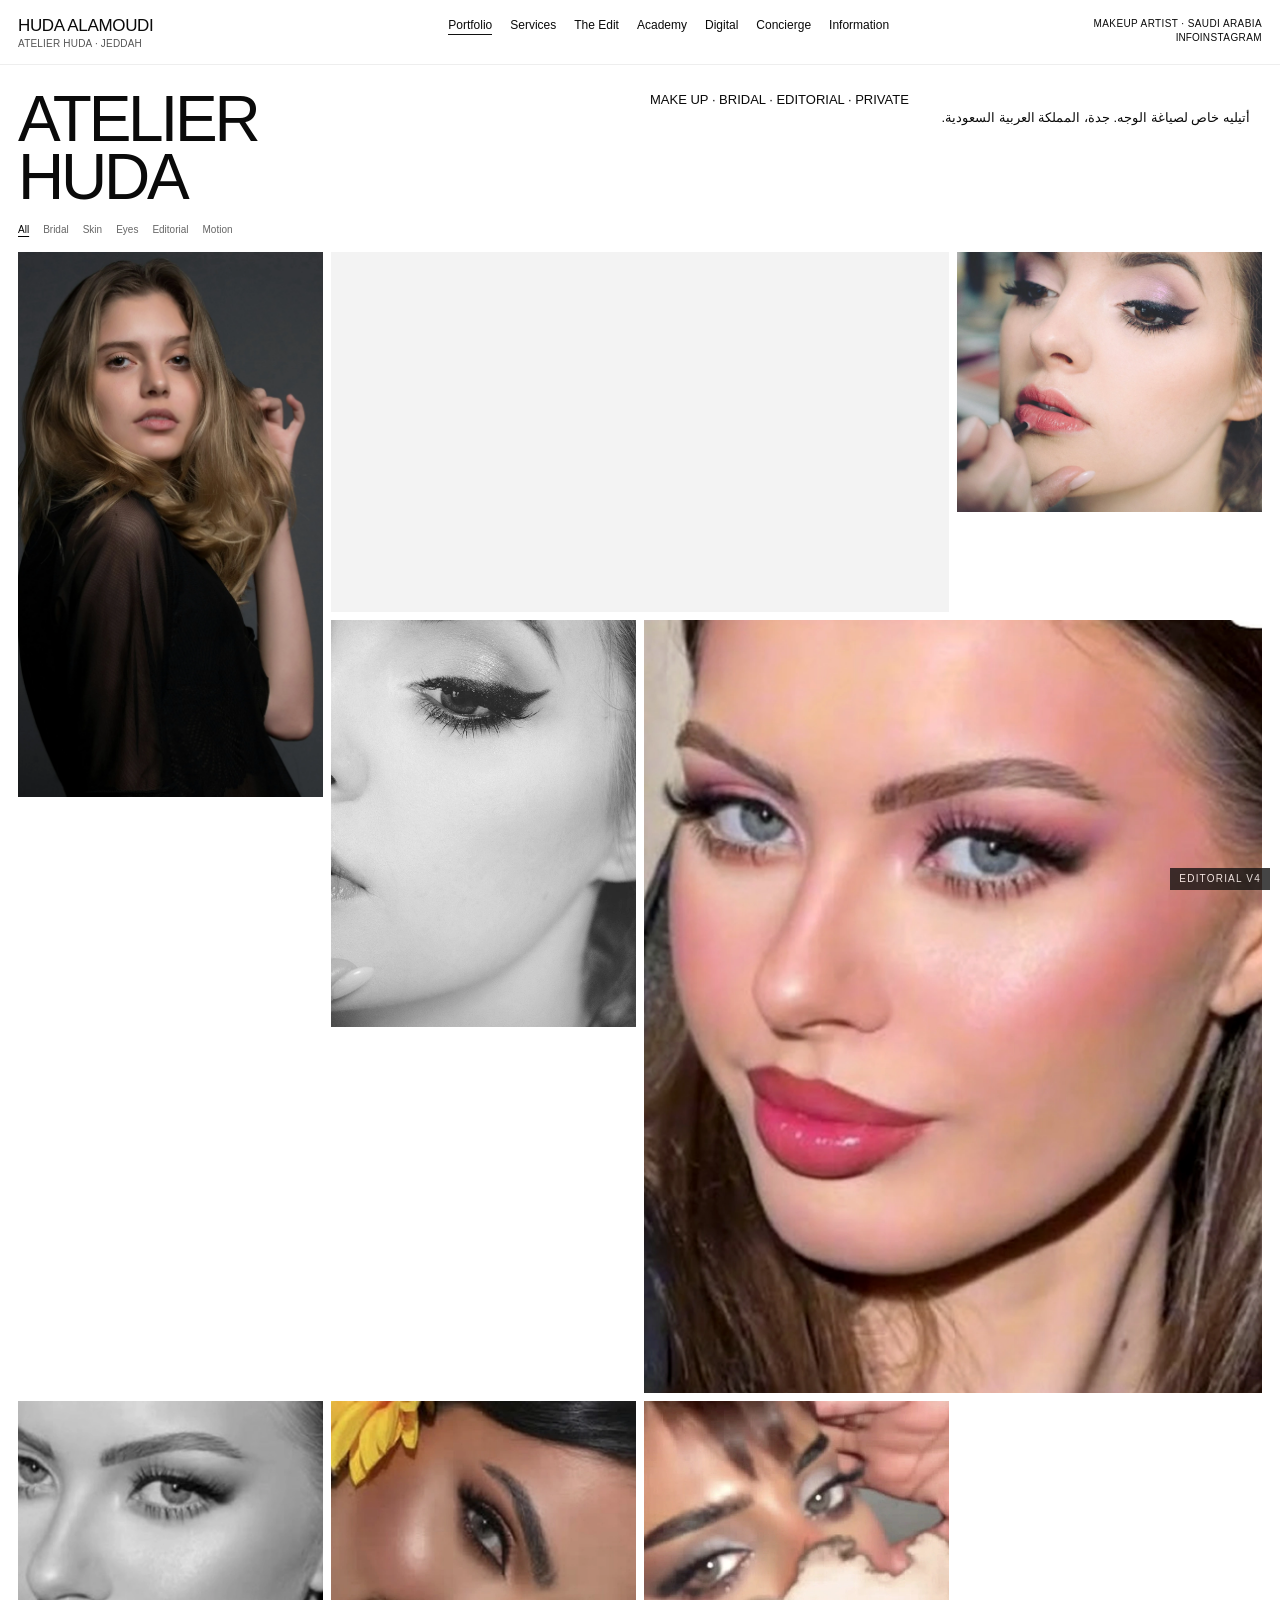
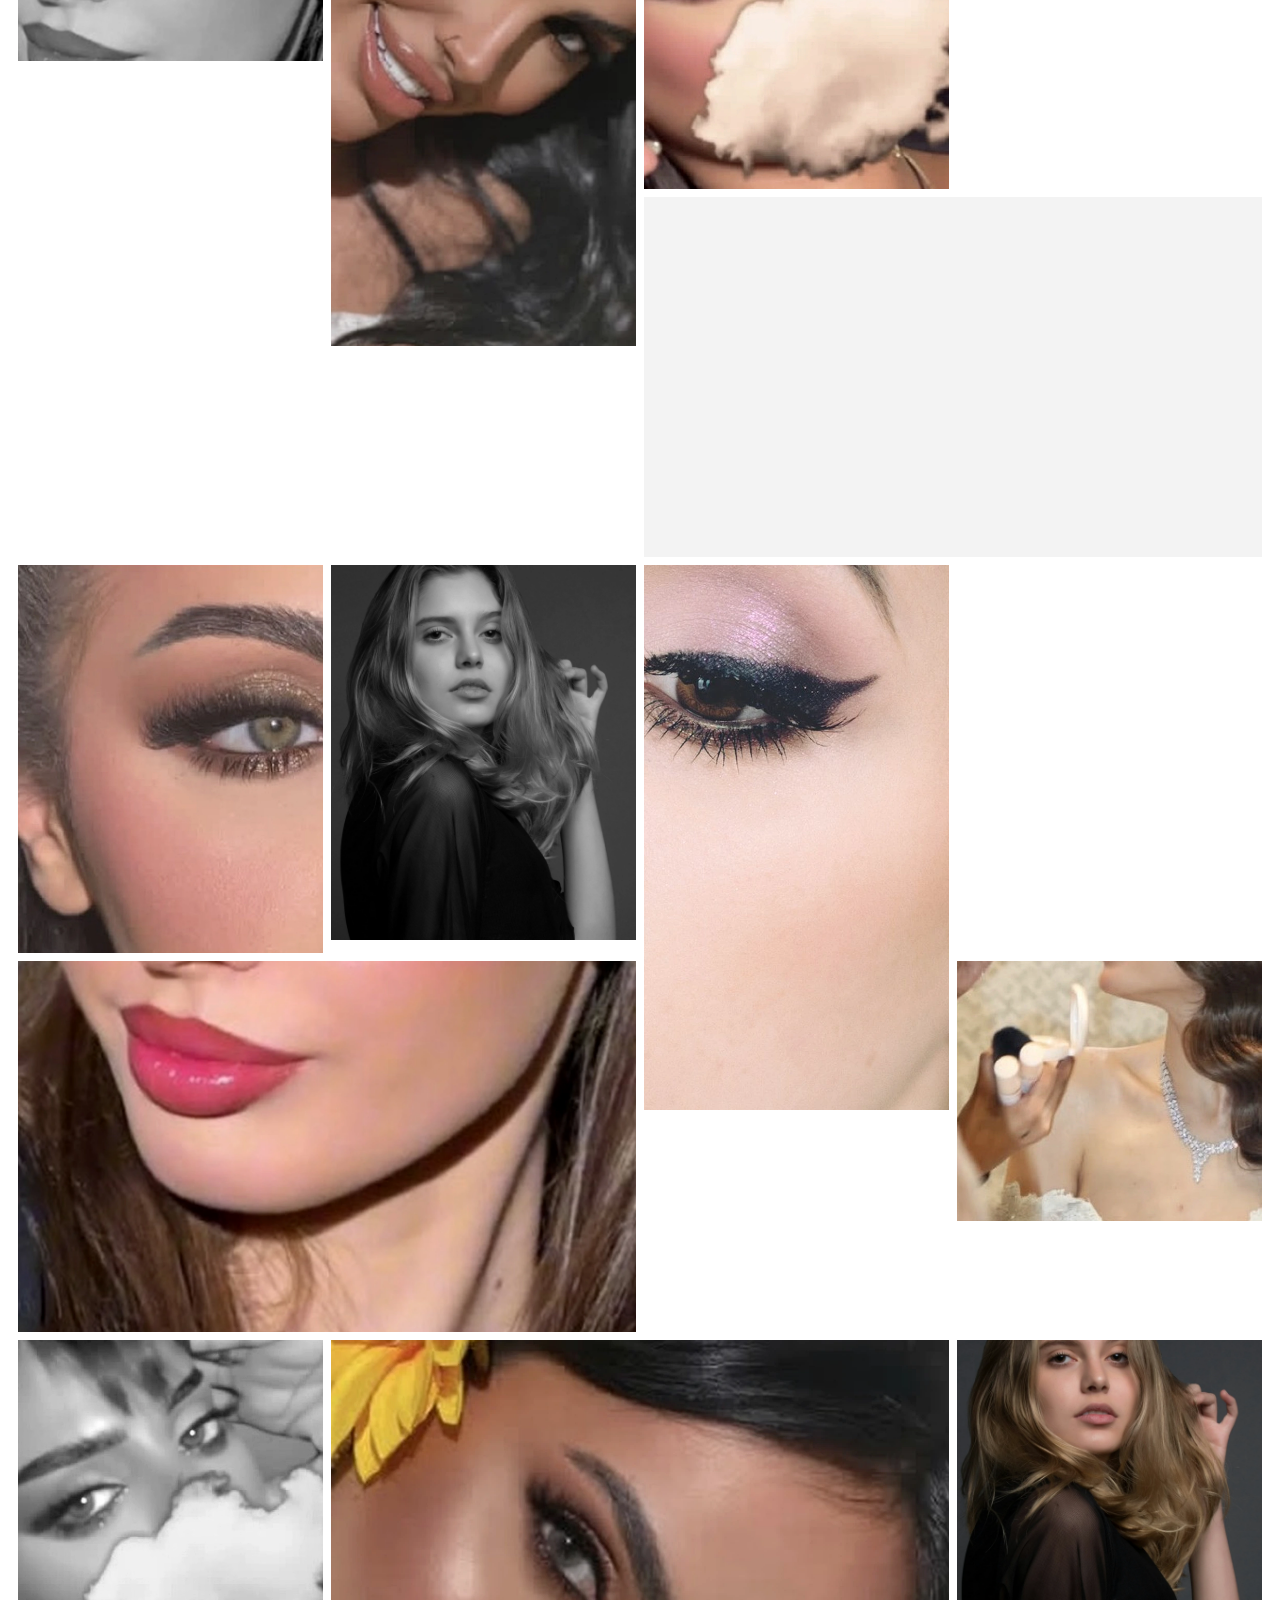
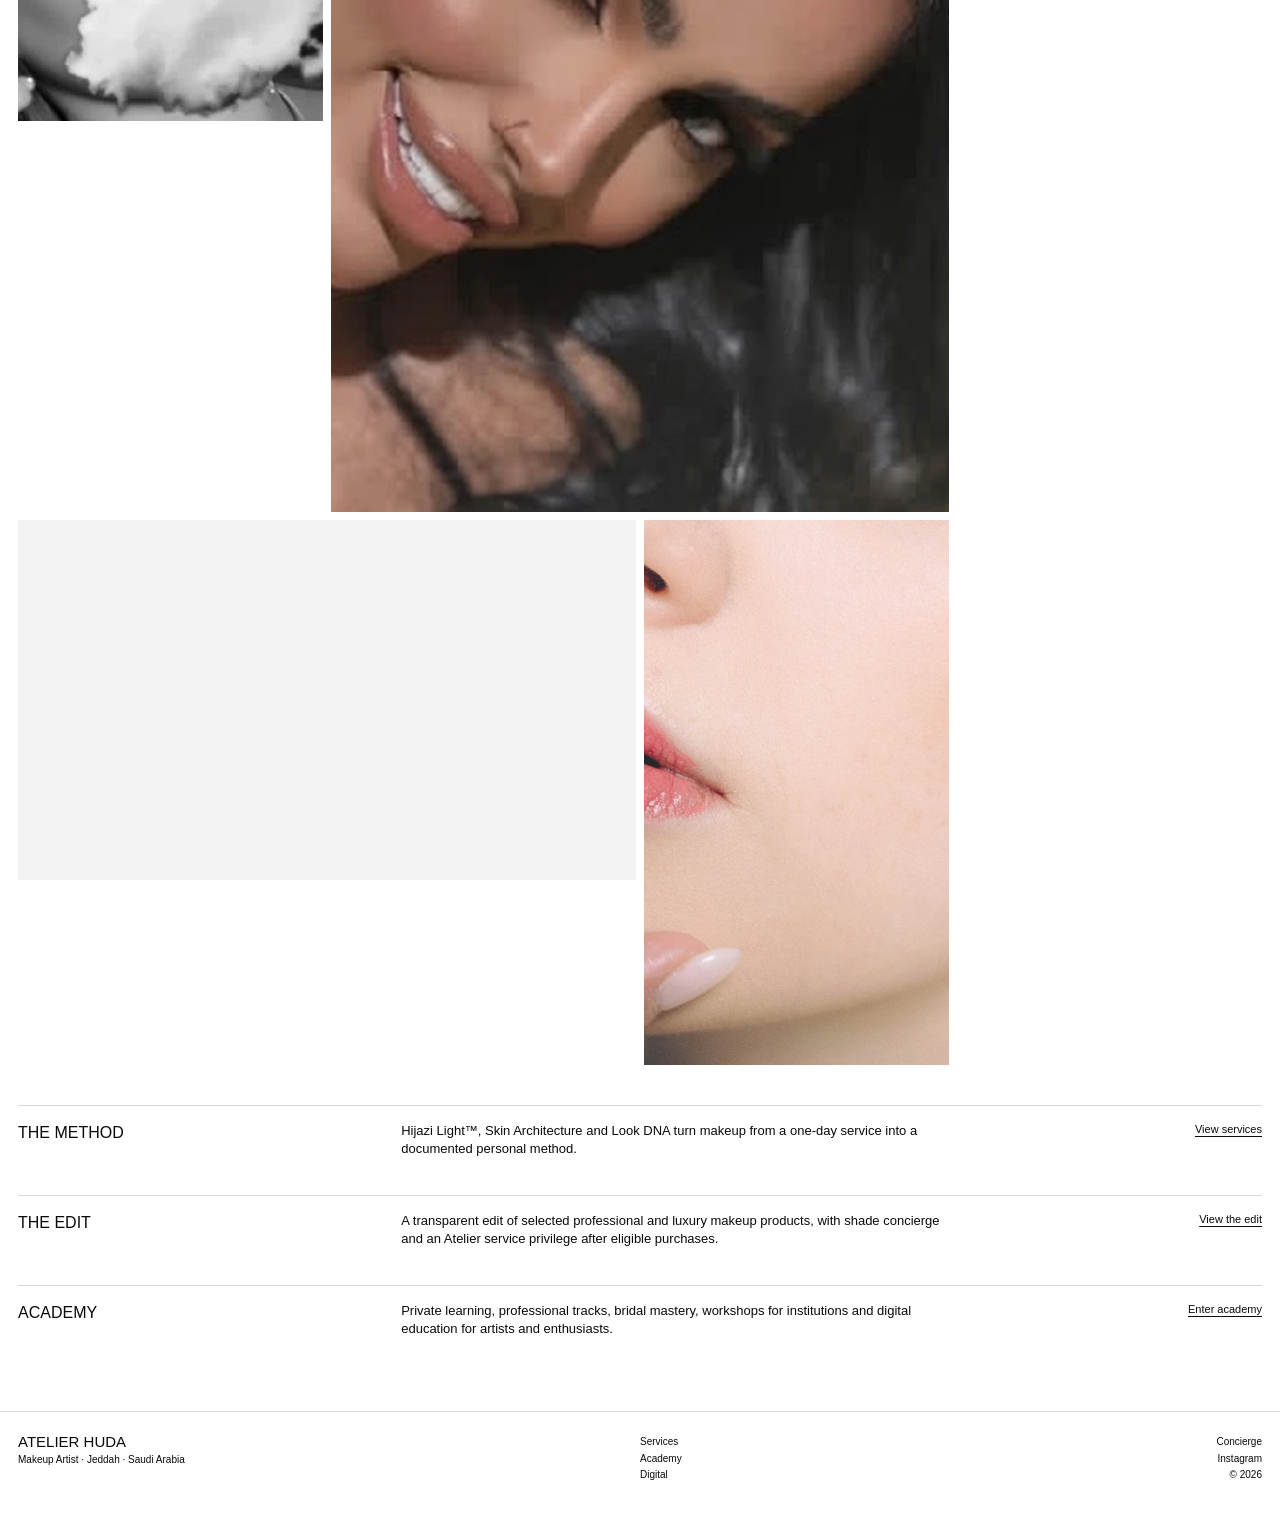
==== index.html @ db514d14 "Add files via upload" ====
<!doctype html><html lang="en"><head><meta charset="utf-8"><meta name="viewport" content="width=device-width,initial-scale=1"><meta name="theme-color" content="#ffffff"><title>ATELIER HUDA — EDITORIAL V4</title><meta name="description" content="ATELIER HUDA — makeup artistry, bridal, editorial, private services and academy in Jeddah."><link rel="stylesheet" href="assets/css/site.css"></head><body>
<div style="position:fixed;right:10px;bottom:10px;z-index:999999;background:#111;color:#fff;padding:6px 9px;font:10px/1 Arial,sans-serif;letter-spacing:.12em;opacity:.78">EDITORIAL V4</div><header class="site-head"><a class="brand" href="index.html">HUDA ALAMOUDI<small>ATELIER HUDA · JEDDAH</small></a><nav class="main-nav"><a class="active" href="index.html">Portfolio</a><a href="services.html">Services</a><a href="shop.html">The Edit</a><a href="academy.html">Academy</a><a href="digital.html">Digital</a><a href="concierge.html">Concierge</a><a href="#" data-info>Information</a></nav><div class="head-meta">Makeup Artist · Saudi Arabia<br><button data-info>Info</button><a href="https://instagram.com/atelierhuda" target="_blank" rel="noopener">Instagram</a></div><button class="menu-btn" data-info>Menu</button></header>
<section class="intro"><h1>ATELIER<br>HUDA</h1><div><p>MAKE UP · BRIDAL · EDITORIAL · PRIVATE</p><p class="arabic">أتيليه خاص لصياغة الوجه. جدة، المملكة العربية السعودية.</p></div></section>
<div class="filterbar"><button class="active" data-filter="all">All</button><button data-filter="bridal">Bridal</button><button data-filter="skin">Skin</button><button data-filter="eyes">Eyes</button><button data-filter="editorial">Editorial</button><button data-filter="motion">Motion</button></div>
<main class="portfolio" aria-label="Portfolio">
<figure class="work tall" data-cat="editorial" data-title="Editorial Study 01"><img src="assets/media/editorial-01.webp" alt="Editorial beauty portrait" loading="eager"><button class="open-work">Open</button><figcaption><span>EDITORIAL STUDY 01</span><span>ATELIER HUDA</span></figcaption></figure>
<figure class="work wide" data-cat="motion" data-title="Motion Study — Skin"><video src="assets/video/motion-01.mp4" autoplay muted loop playsinline preload="metadata"></video><button class="open-work">Open</button><figcaption><span>MOTION / SKIN</span><span>PLAY</span></figcaption></figure>
<figure class="work" data-cat="eyes" data-title="Eye Architecture 01"><img src="assets/media/editorial-02.webp" alt="Eye makeup detail" loading="lazy"><button class="open-work">Open</button><figcaption><span>EYE ARCHITECTURE 01</span><span>DETAIL</span></figcaption></figure>
<figure class="work" data-cat="skin" data-title="Skin Light 01"><img src="assets/media/editorial-03.webp" alt="Skin finish detail" loading="lazy"><button class="open-work">Open</button><figcaption><span>SKIN LIGHT 01</span><span>BEAUTY</span></figcaption></figure>
<figure class="work wide" data-cat="bridal" data-title="Bridal Study 01"><img src="assets/media/editorial-04.webp" alt="Bridal beauty" loading="lazy"><button class="open-work">Open</button><figcaption><span>BRIDAL STUDY 01</span><span>JEDDAH</span></figcaption></figure>
<figure class="work" data-cat="eyes" data-title="Smoked Eye"><img src="assets/media/editorial-05.webp" alt="Smoked eye makeup" loading="lazy"><button class="open-work">Open</button><figcaption><span>SMOKED EYE</span><span>ARCHIVE</span></figcaption></figure>
<figure class="work tall" data-cat="bridal" data-title="Bridal Portrait"><img src="assets/media/editorial-06.webp" alt="Bridal makeup portrait" loading="lazy"><button class="open-work">Open</button><figcaption><span>BRIDAL PORTRAIT</span><span>ARCHIVE</span></figcaption></figure>
<figure class="work" data-cat="editorial" data-title="Hijazi Light"><img src="assets/media/editorial-07.webp" alt="Editorial makeup portrait" loading="lazy"><button class="open-work">Open</button><figcaption><span>HIJAZI LIGHT</span><span>METHOD</span></figcaption></figure>
<figure class="work wide" data-cat="motion" data-title="Motion Study — Eye"><video src="assets/video/motion-02.mp4" autoplay muted loop playsinline preload="metadata"></video><button class="open-work">Open</button><figcaption><span>MOTION / EYE</span><span>PLAY</span></figcaption></figure>
<figure class="work" data-cat="eyes" data-title="Liner Study"><img src="assets/media/editorial-08.webp" alt="Liner makeup detail" loading="lazy"><button class="open-work">Open</button><figcaption><span>LINER STUDY</span><span>DETAIL</span></figcaption></figure>
<figure class="work" data-cat="skin" data-title="Soft Focus"><img src="assets/media/editorial-09.webp" alt="Soft focus beauty" loading="lazy"><button class="open-work">Open</button><figcaption><span>SOFT FOCUS</span><span>SKIN</span></figcaption></figure>
<figure class="work tall" data-cat="editorial" data-title="Sculpted Face"><img src="assets/media/editorial-10.webp" alt="Sculpted makeup look" loading="lazy"><button class="open-work">Open</button><figcaption><span>SCULPTED FACE</span><span>ARCHIVE</span></figcaption></figure>
<figure class="work wide" data-cat="bridal" data-title="Silk Bride"><img src="assets/media/editorial-11.webp" alt="Silk bride look" loading="lazy"><button class="open-work">Open</button><figcaption><span>SILK BRIDE</span><span>BRIDAL</span></figcaption></figure>
<figure class="work" data-cat="skin" data-title="Glass Skin"><img src="assets/media/editorial-12.webp" alt="Glowing skin makeup" loading="lazy"><button class="open-work">Open</button><figcaption><span>GLASS SKIN</span><span>FINISH</span></figcaption></figure>
<figure class="work" data-cat="eyes" data-title="Soft Wing"><img src="assets/media/editorial-13.webp" alt="Soft wing eye makeup" loading="lazy"><button class="open-work">Open</button><figcaption><span>SOFT WING</span><span>EYES</span></figcaption></figure>
<figure class="work wide" data-cat="editorial" data-title="Face Architecture"><img src="assets/media/editorial-14.webp" alt="Face architecture makeup" loading="lazy"><button class="open-work">Open</button><figcaption><span>FACE ARCHITECTURE</span><span>METHOD</span></figcaption></figure>
<figure class="work" data-cat="skin" data-title="Warm Light"><img src="assets/media/editorial-15.webp" alt="Warm beauty makeup" loading="lazy"><button class="open-work">Open</button><figcaption><span>WARM LIGHT</span><span>SKIN</span></figcaption></figure>
<figure class="work wide" data-cat="motion" data-title="Motion Study — Bridal"><video src="assets/video/motion-03.mp4" autoplay muted loop playsinline preload="metadata"></video><button class="open-work">Open</button><figcaption><span>MOTION / BRIDAL</span><span>PLAY</span></figcaption></figure>
<figure class="work tall" data-cat="bridal" data-title="Couture Bride"><img src="assets/media/editorial-16.webp" alt="Couture bridal makeup" loading="lazy"><button class="open-work">Open</button><figcaption><span>COUTURE BRIDE</span><span>PRIVATE</span></figcaption></figure>
</main>
<section class="index-line"><h2>THE METHOD</h2><p>Hijazi Light™, Skin Architecture and Look DNA turn makeup from a one-day service into a documented personal method.</p><a href="services.html">View services</a></section>
<section class="index-line"><h2>THE EDIT</h2><p>A transparent edit of selected professional and luxury makeup products, with shade concierge and an Atelier service privilege after eligible purchases.</p><a href="shop.html">View the edit</a></section>
<section class="index-line"><h2>ACADEMY</h2><p>Private learning, professional tracks, bridal mastery, workshops for institutions and digital education for artists and enthusiasts.</p><a href="academy.html">Enter academy</a></section>
<footer class="footer"><div><strong>ATELIER HUDA</strong><br>Makeup Artist · Jeddah · Saudi Arabia</div><div><a href="services.html">Services</a><a href="academy.html">Academy</a><a href="digital.html">Digital</a></div><div><a href="concierge.html">Concierge</a><a href="https://instagram.com/atelierhuda" target="_blank" rel="noopener">Instagram</a>© 2026</div></footer>
<div class="overlay"></div>
<aside class="drawer"><div class="drawer-head"><span>INFORMATION</span><button data-close-info>×</button></div><h2>Beauty is<br>constructed.</h2><div class="ar"><p><strong>ATELIER HUDA · أتيليه هُدى</strong></p><p>دار خاصة لصياغة الوجه في جدة. الفكرة ليست «صالون + موعد»، بل أتيليه يبني البشرة والملامح كعمل تحريري، مع بروتوكولات خصوصية وتعليم ومنتجات مختارة.</p><h3>توقيعات الدار</h3><ul><li>Hijazi Light™ — بناء البشرة كضوء جدة ساعة المغيب.</li><li>90-Day Bridal Protocol — تحضير العروس قبل يوم الزفاف.</li><li>Look DNA — حفظ درجات وتقنيات وطبقات كل إطلالة.</li><li>Silent Atelier — خصوصية، لا تصوير بلا موافقة.</li><li>The Vault — أرشيف خاص للعملاء.</li><li>The Circle — أولوية ومزايا للأعضاء.</li></ul><h3>اتصال</h3><p>concierge@atelierhuda.com<br>+966 54 556 5606</p></div></aside>
<div class="lightbox"><div class="lb-head"><span>ATELIER HUDA / PORTFOLIO</span><button data-lb-close>Close ×</button></div><div class="lb-media"></div><div class="lb-foot"><span class="lb-title"></span><div class="controls"><button data-lb-prev>← Previous</button><span class="lb-count"></span><button data-lb-next>Next →</button></div></div></div>
<script src="assets/js/site.js"></script></body></html>
---- assets/css/site.css ----
:root{--bg:#fff;--ink:#0a0a0a;--line:#d8d8d8;--soft:#777;--accent:#f1efe9;--sans:Arial,Helvetica,sans-serif;--serif:"Times New Roman",Times,serif}
*{box-sizing:border-box}html{scroll-behavior:smooth}body{margin:0;background:var(--bg);color:var(--ink);font-family:var(--sans);font-size:14px;line-height:1.35}a{color:inherit;text-decoration:none}img,video{display:block;width:100%;height:auto}button,input,select,textarea{font:inherit;color:inherit;background:none}button{cursor:pointer}.hide{display:none!important}
::selection{background:#111;color:#fff}
.site-head{position:sticky;top:0;z-index:40;background:rgba(255,255,255,.96);display:grid;grid-template-columns:1.2fr 2fr 1fr;gap:20px;align-items:start;padding:17px 18px 15px;border-bottom:1px solid #eee;backdrop-filter:blur(8px)}
.brand{font-size:17px;line-height:1.05;letter-spacing:-.02em}.brand small{display:block;margin-top:4px;font-size:10px;font-weight:400;letter-spacing:.02em;color:#555}.main-nav{display:flex;gap:18px;flex-wrap:wrap;justify-content:center;font-size:12px}.main-nav a,.info-btn{border:0;padding:0;position:relative}.main-nav a:after,.info-btn:after{content:"";position:absolute;left:0;right:100%;bottom:-2px;height:1px;background:#111;transition:.2s}.main-nav a:hover:after,.main-nav a.active:after,.info-btn:hover:after{right:0}.head-meta{text-align:right;font-size:10px;line-height:1.4;text-transform:uppercase;letter-spacing:.04em}.head-meta button{border:0;padding:0;margin-left:8px;font-size:10px;text-transform:uppercase}
.menu-btn{display:none;border:0;padding:0;font-size:12px}
.intro{padding:26px 18px 16px;display:grid;grid-template-columns:1fr 1fr;gap:20px}.intro h1{margin:0;font-size:clamp(30px,5vw,74px);font-weight:400;line-height:.9;letter-spacing:-.05em}.intro p{margin:0;max-width:600px;font-size:13px;align-self:end}.intro .arabic{font-family:Tahoma,Arial,sans-serif;direction:rtl;text-align:right}
.filterbar{display:flex;gap:14px;padding:0 18px 16px;font-size:10px;text-transform:uppercase;letter-spacing:.05em}.filterbar button{border:0;padding:0;color:#666}.filterbar button.active{color:#000;text-decoration:underline;text-underline-offset:3px}
.portfolio{padding:0 18px 40px;display:grid;grid-template-columns:repeat(4,minmax(0,1fr));gap:8px;align-items:start}.work{margin:0;position:relative;overflow:hidden;background:#f3f3f3}.work.tall{grid-row:span 2}.work.wide{grid-column:span 2}.work img,.work video{width:100%;height:100%;min-height:260px;object-fit:cover;transition:transform .55s cubic-bezier(.2,.7,.2,1),filter .35s}.work.tall img,.work.tall video{min-height:545px}.work.wide img,.work.wide video{min-height:360px}.work:hover img,.work:hover video{transform:scale(1.012);filter:saturate(.96)}.work figcaption{position:absolute;left:10px;right:10px;bottom:8px;display:flex;justify-content:space-between;gap:10px;color:#fff;font-size:10px;letter-spacing:.02em;opacity:0;transition:.2s;text-shadow:0 1px 9px rgba(0,0,0,.55);pointer-events:none}.work:hover figcaption{opacity:1}.work .open-work{position:absolute;inset:0;border:0;background:transparent;font-size:0}.work[data-cat]{transition:opacity .2s}.work.filtered{display:none}
.index-line{border-top:1px solid var(--line);margin:0 18px;padding:16px 0 38px;display:grid;grid-template-columns:1.3fr 2fr 1fr;gap:18px}.index-line h2{font-size:16px;font-weight:400;margin:0}.index-line p{margin:0;max-width:700px;font-size:13px}.index-line a{text-align:right;font-size:11px;text-decoration:underline;text-underline-offset:3px}
.footer{border-top:1px solid var(--line);margin-top:36px;padding:20px 18px 40px;display:grid;grid-template-columns:2fr 1fr 1fr;gap:22px;font-size:10px}.footer div:last-child{text-align:right}.footer strong{font-size:15px;font-weight:400}.footer a{display:block;margin:3px 0}
.drawer{position:fixed;top:0;right:0;width:min(520px,100%);height:100vh;background:#fff;z-index:80;border-left:1px solid #bbb;transform:translateX(102%);transition:.32s cubic-bezier(.2,.8,.2,1);padding:18px;overflow:auto}.drawer.open{transform:none}.drawer-head{display:flex;justify-content:space-between;align-items:center;border-bottom:1px solid #ddd;padding-bottom:12px;margin-bottom:24px}.drawer-head button{border:0;font-size:22px}.drawer h2{font-size:42px;line-height:.9;font-weight:400;letter-spacing:-.04em;margin:0 0 28px}.drawer h3{font-size:13px;margin:28px 0 8px}.drawer p,.drawer li{font-size:12px;color:#333}.drawer ul{padding-left:18px}.drawer .ar{direction:rtl;text-align:right;font-family:Tahoma,Arial,sans-serif}
.overlay{position:fixed;inset:0;background:rgba(0,0,0,.2);z-index:70;opacity:0;visibility:hidden;transition:.2s}.overlay.show{opacity:1;visibility:visible}
.lightbox{position:fixed;inset:0;background:#fff;z-index:90;display:none;grid-template-rows:auto 1fr auto}.lightbox.open{display:grid}.lb-head,.lb-foot{display:flex;justify-content:space-between;align-items:center;padding:14px 18px;font-size:11px}.lb-head button,.lb-foot button{border:0;padding:0}.lb-media{display:flex;align-items:center;justify-content:center;min-height:0;padding:0 18px}.lb-media img,.lb-media video{max-width:100%;max-height:calc(100vh - 110px);width:auto;height:auto;object-fit:contain}.lb-foot .controls{display:flex;gap:18px}.lb-title{font-size:11px}
.page-title{padding:30px 18px 22px;border-bottom:1px solid var(--line);display:grid;grid-template-columns:1fr 1fr;gap:18px}.page-title h1{font-size:clamp(52px,8vw,116px);line-height:.82;letter-spacing:-.06em;font-weight:400;margin:0}.page-title .copy{align-self:end;max-width:620px}.page-title p{margin:0 0 9px}.page-title .ar{direction:rtl;text-align:right;font-family:Tahoma,Arial,sans-serif}
.list-section{padding:0 18px}.row-item{display:grid;grid-template-columns:34px 1.2fr 2fr auto;gap:18px;align-items:start;padding:18px 0;border-bottom:1px solid var(--line)}.row-item:first-child{border-top:1px solid var(--line)}.row-item .n{font-size:10px;color:#777}.row-item h2,.row-item h3{margin:0;font-size:18px;font-weight:400}.row-item p{margin:0;font-size:12px;max-width:720px}.row-item .price{white-space:nowrap;font-size:12px}.row-item button,.row-item a.action{border:0;border-bottom:1px solid #111;padding:0 0 2px;font-size:11px;width:max-content}
.feature-band{margin:48px 18px 0;border-top:1px solid #111;border-bottom:1px solid #111;padding:18px 0;display:grid;grid-template-columns:repeat(4,1fr);gap:18px}.feature-band article h3{font-size:13px;font-weight:400;margin:0 0 6px}.feature-band article p{font-size:10px;margin:0;color:#555}
.product-grid{padding:18px;display:grid;grid-template-columns:repeat(3,1fr);gap:1px;background:#ccc}.product{background:#fff;padding:18px;min-height:290px;display:flex;flex-direction:column}.product .brandline{font-size:9px;letter-spacing:.08em;text-transform:uppercase}.product h3{font-size:22px;font-weight:400;line-height:1;margin:18px 0 8px}.product p{font-size:11px;color:#555;margin:0}.product .bottom{margin-top:auto;padding-top:30px;display:flex;justify-content:space-between;gap:12px;align-items:end}.product .bottom strong{font-size:17px;font-weight:400}.product button{border:0;border-bottom:1px solid #111;padding:0 0 2px;font-size:10px}
.cart{position:fixed;left:0;top:0;width:min(430px,100%);height:100vh;background:#fff;border-right:1px solid #aaa;z-index:85;transform:translateX(-102%);transition:.3s;padding:18px;display:flex;flex-direction:column}.cart.open{transform:none}.cart h2{font-size:30px;font-weight:400;margin:0}.cart-head{display:flex;justify-content:space-between;border-bottom:1px solid #ddd;padding-bottom:12px}.cart-head button{border:0;font-size:22px}.cart-items{overflow:auto;flex:1;padding:12px 0}.cart-item{padding:12px 0;border-bottom:1px solid #eee;display:grid;grid-template-columns:1fr auto;gap:10px;font-size:11px}.cart-item button{border:0}.cart-total{border-top:1px solid #111;padding-top:12px;display:flex;justify-content:space-between}.cart-checkout{margin-top:14px;width:100%;border:1px solid #111;padding:12px;background:#111;color:#fff}
.form{padding:24px 18px;max-width:980px}.form-grid{display:grid;grid-template-columns:1fr 1fr;gap:18px}.field{border-bottom:1px solid #aaa;padding:9px 0}.field label{display:block;font-size:9px;text-transform:uppercase;letter-spacing:.05em}.field input,.field select,.field textarea{width:100%;border:0;outline:0;padding:8px 0}.field textarea{min-height:100px;resize:vertical}.form .submit{margin-top:20px;border:1px solid #111;padding:11px 18px;background:#111;color:#fff}.tiny{font-size:9px;color:#666}.note{font-size:10px;color:#666}
@media(max-width:980px){.site-head{grid-template-columns:1fr auto}.main-nav,.head-meta{display:none}.menu-btn{display:block}.intro,.page-title{grid-template-columns:1fr}.portfolio{grid-template-columns:repeat(2,minmax(0,1fr))}.feature-band{grid-template-columns:1fr 1fr}.product-grid{grid-template-columns:1fr 1fr}.row-item{grid-template-columns:28px 1fr}.row-item>p,.row-item>.price{grid-column:2}.index-line{grid-template-columns:1fr}.index-line a{text-align:left}.footer{grid-template-columns:1fr 1fr}.footer div:last-child{text-align:left}}
@media(max-width:620px){.site-head{padding:14px 12px}.intro,.page-title,.list-section,.form{padding-left:12px;padding-right:12px}.portfolio{padding:0 12px 30px;grid-template-columns:1fr;gap:6px}.work.wide{grid-column:auto}.work.tall{grid-row:auto}.work img,.work video,.work.tall img,.work.tall video,.work.wide img,.work.wide video{min-height:auto}.work figcaption{opacity:1;background:linear-gradient(transparent,rgba(0,0,0,.28));left:0;right:0;bottom:0;padding:28px 8px 7px}.filterbar{padding-left:12px;padding-right:12px;overflow:auto}.feature-band{margin-left:12px;margin-right:12px;grid-template-columns:1fr}.product-grid{padding:12px;grid-template-columns:1fr}.footer{margin-top:20px;padding-left:12px;padding-right:12px;grid-template-columns:1fr}.form-grid{grid-template-columns:1fr}.page-title h1{font-size:62px}.drawer{width:100%}}
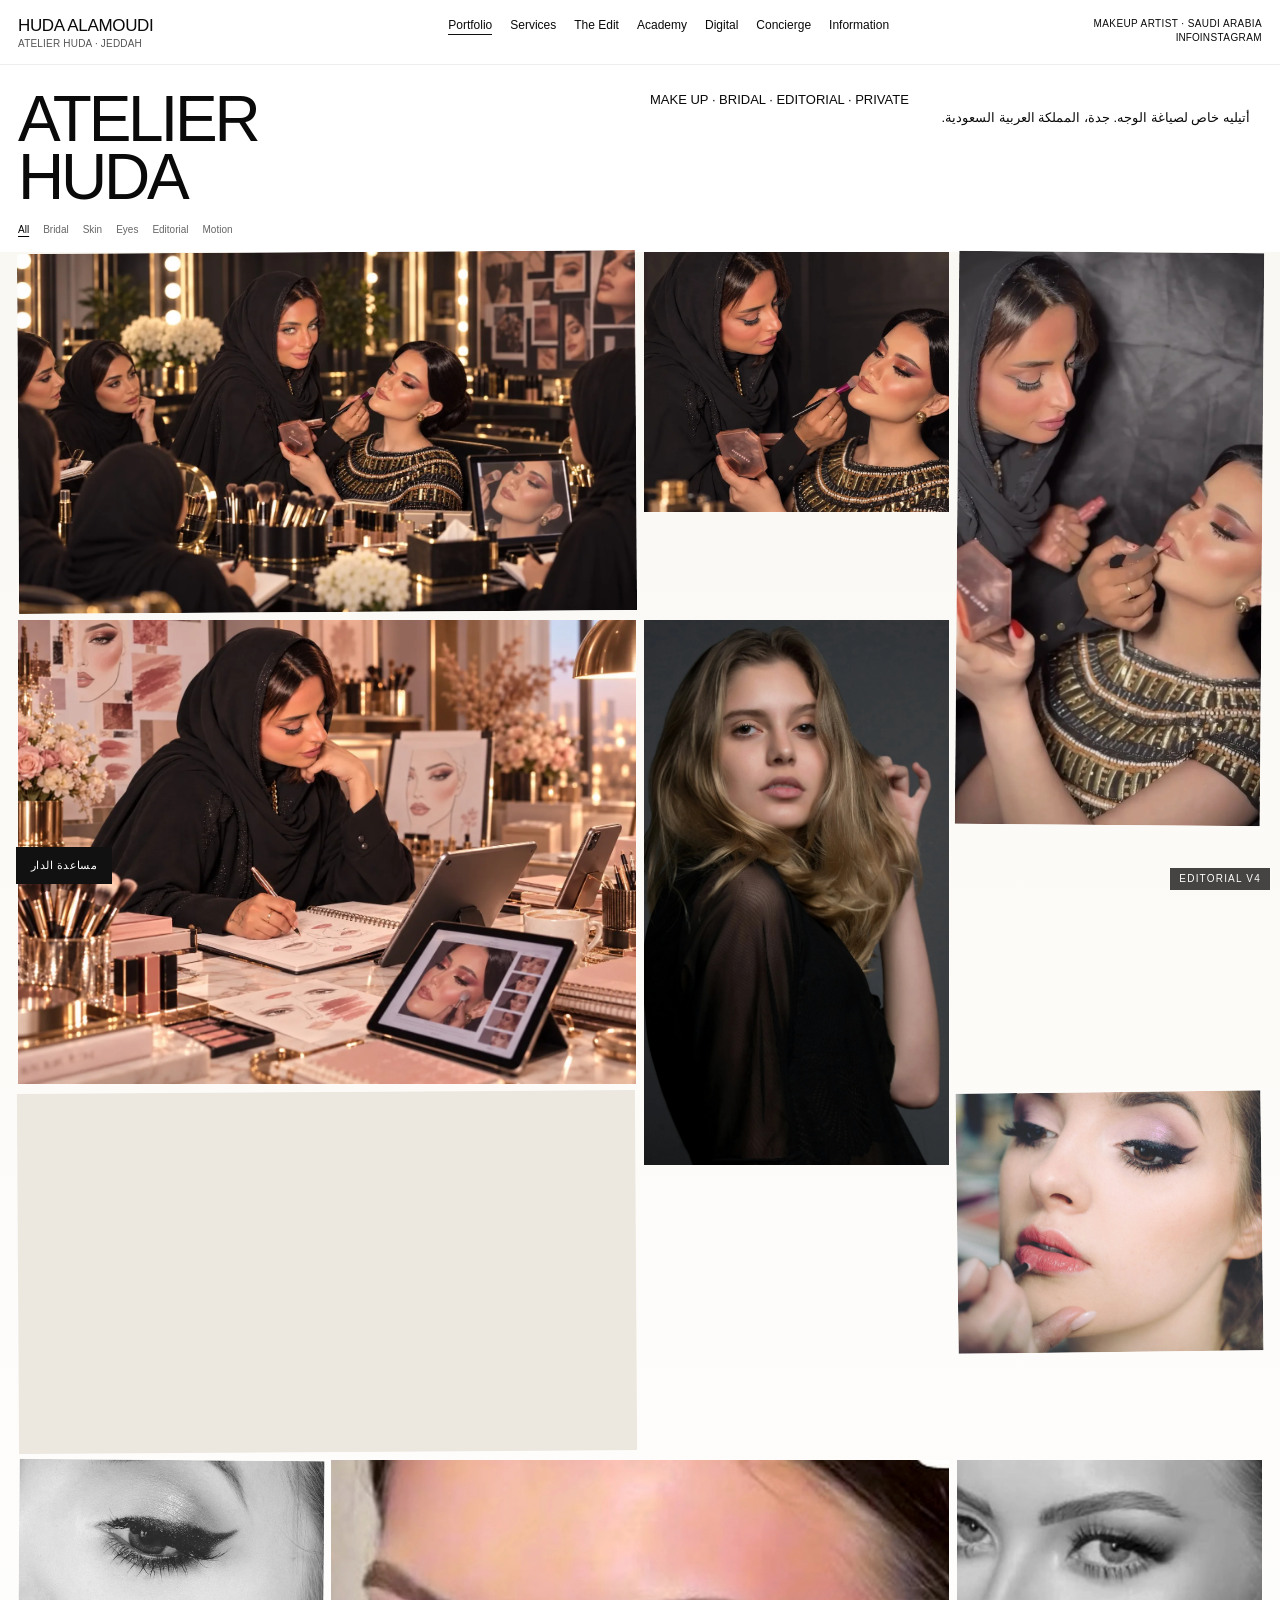
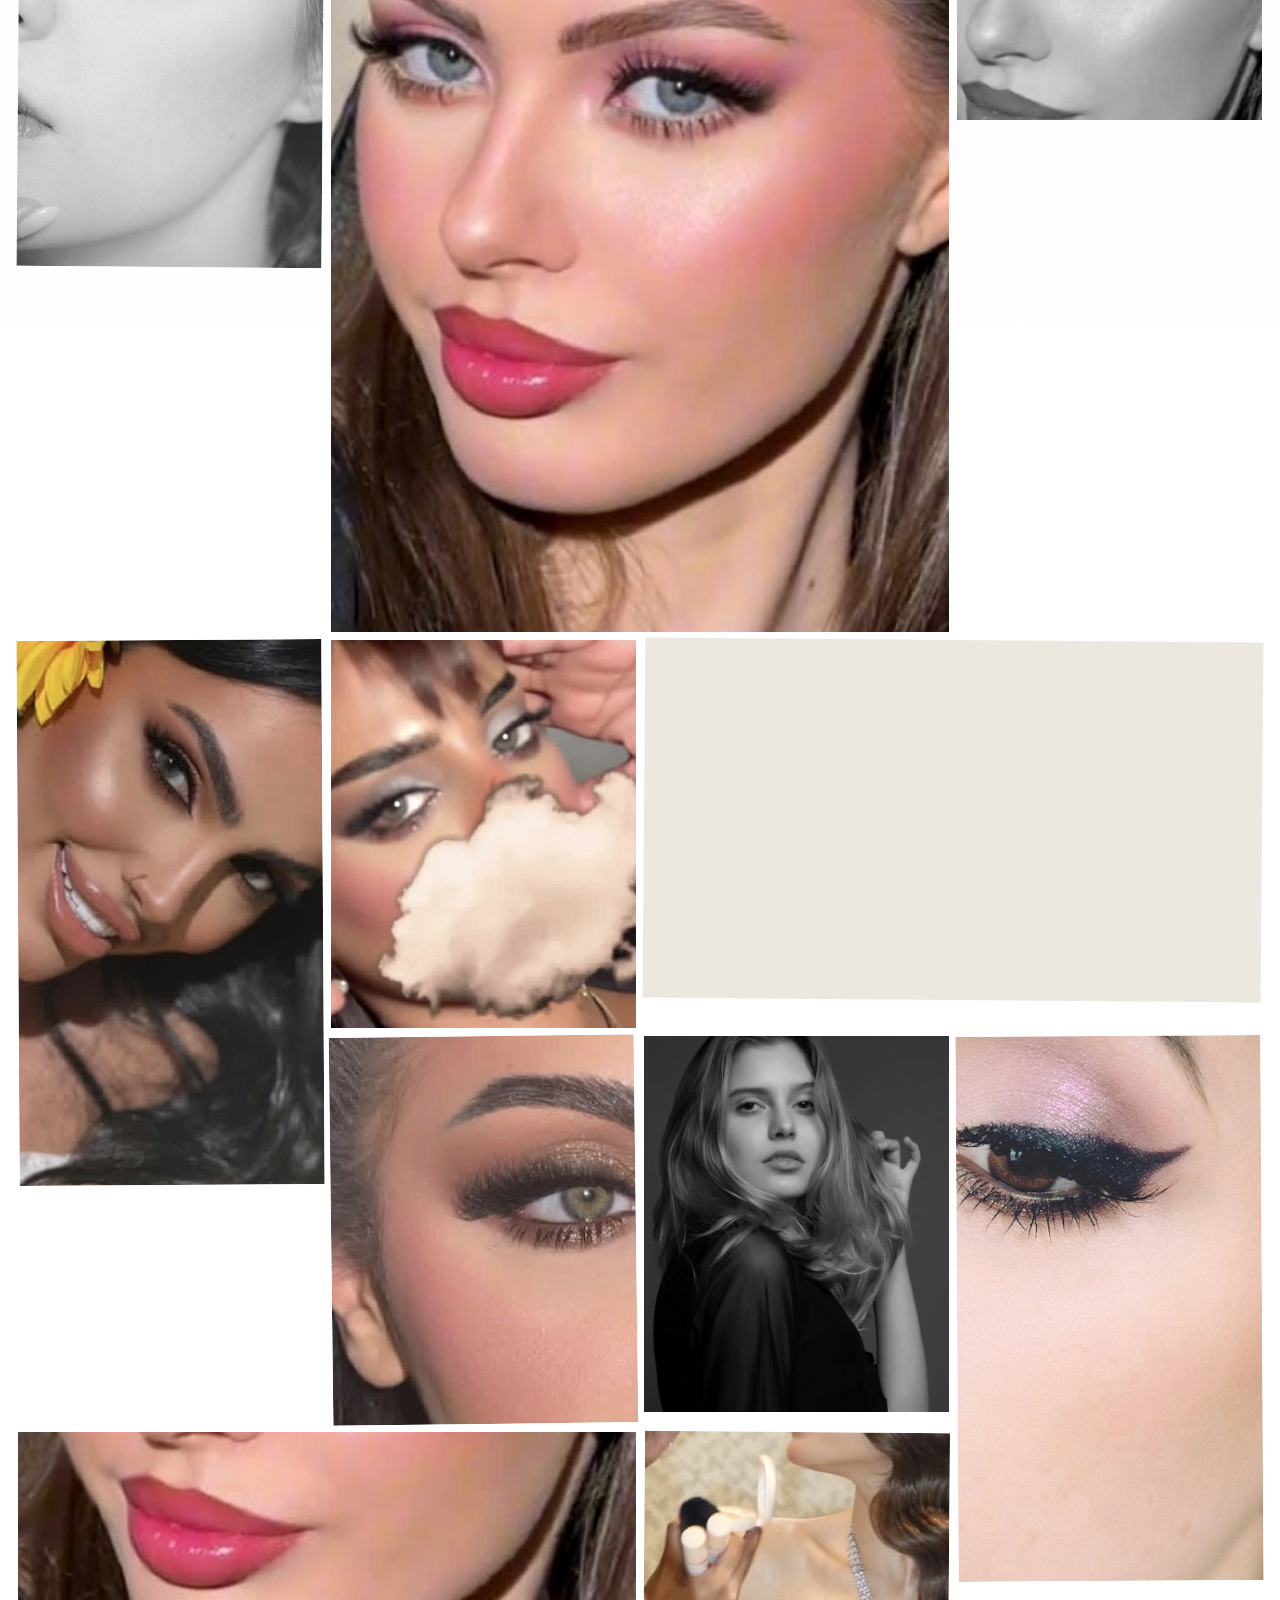
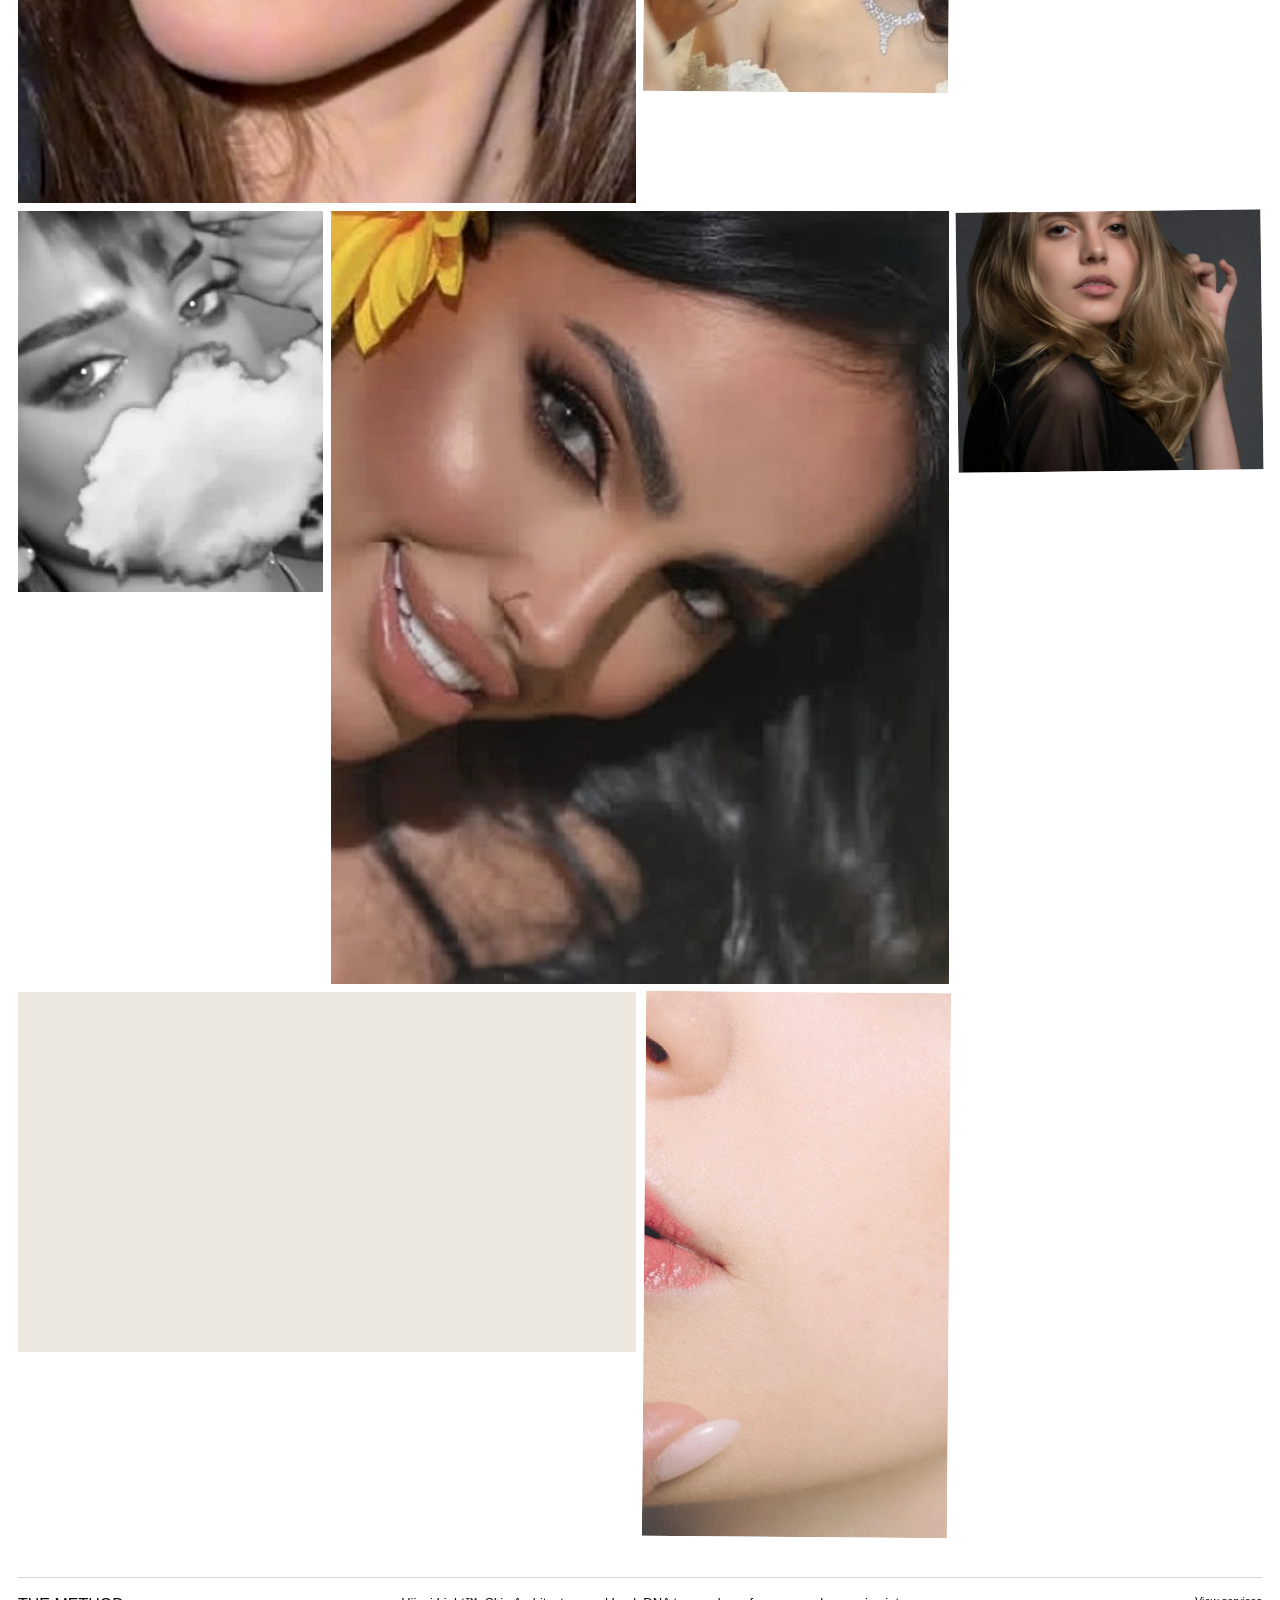
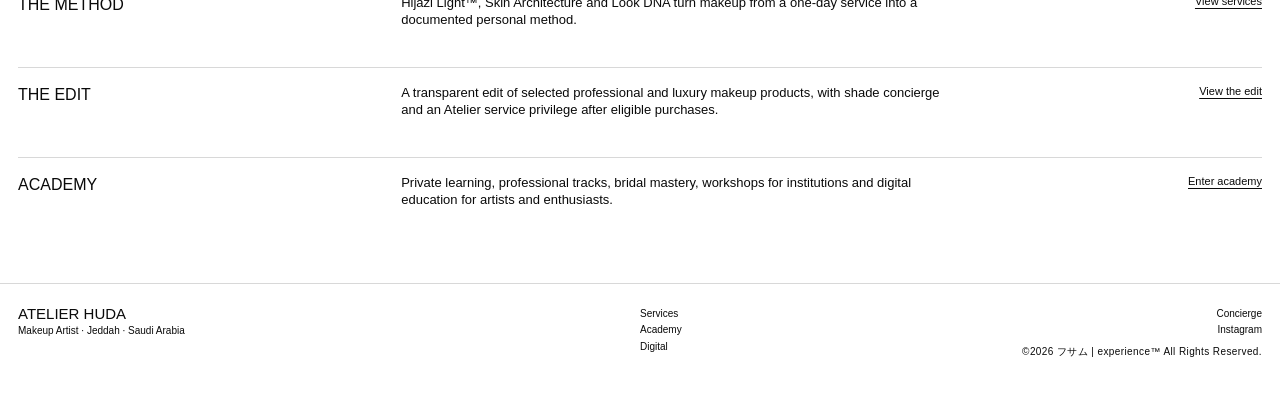
==== commit 1487bc82: "Add files via upload" ====
--- a/index.html
+++ b/index.html
@@ -1,8 +1,13 @@
 <!doctype html><html lang="en"><head><meta charset="utf-8"><meta name="viewport" content="width=device-width,initial-scale=1"><meta name="theme-color" content="#ffffff"><title>ATELIER HUDA — EDITORIAL V4</title><meta name="description" content="ATELIER HUDA — makeup artistry, bridal, editorial, private services and academy in Jeddah."><link rel="stylesheet" href="assets/css/site.css"></head><body>
-<div style="position:fixed;right:10px;bottom:10px;z-index:999999;background:#111;color:#fff;padding:6px 9px;font:10px/1 Arial,sans-serif;letter-spacing:.12em;opacity:.78">EDITORIAL V4</div><header class="site-head"><a class="brand" href="index.html">HUDA ALAMOUDI<small>ATELIER HUDA · JEDDAH</small></a><nav class="main-nav"><a class="active" href="index.html">Portfolio</a><a href="services.html">Services</a><a href="shop.html">The Edit</a><a href="academy.html">Academy</a><a href="digital.html">Digital</a><a href="concierge.html">Concierge</a><a href="#" data-info>Information</a></nav><div class="head-meta">Makeup Artist · Saudi Arabia<br><button data-info>Info</button><a href="https://instagram.com/atelierhuda" target="_blank" rel="noopener">Instagram</a></div><button class="menu-btn" data-info>Menu</button></header>
+<div style="position:fixed;right:10px;bottom:10px;z-index:999999;background:#111;color:#fff;padding:6px 9px;font:10px/1 Arial,sans-serif;letter-spacing:.12em;opacity:.78">EDITORIAL V4</div><header class="site-head"><a class="brand" href="index.html">HUDA ALAMOUDI<small>ATELIER HUDA · JEDDAH</small></a><nav class="main-nav"><a class="active" href="index.html">Portfolio</a><a href="services.html">Services</a><a href="shop.html">The Edit</a><a href="academy.html">Academy</a><a href="digital.html">Digital</a><a href="concierge.html">Concierge</a><a href="#" data-info>Information</a></nav><div class="head-meta">Makeup Artist · Saudi Arabia<br><button data-info>Info</button><a href="https://instagram.com/hudaoalamoudi" target="_blank" rel="noopener">Instagram</a></div><button class="menu-btn" data-info>Menu</button></header>
 <section class="intro"><h1>ATELIER<br>HUDA</h1><div><p>MAKE UP · BRIDAL · EDITORIAL · PRIVATE</p><p class="arabic">أتيليه خاص لصياغة الوجه. جدة، المملكة العربية السعودية.</p></div></section>
 <div class="filterbar"><button class="active" data-filter="all">All</button><button data-filter="bridal">Bridal</button><button data-filter="skin">Skin</button><button data-filter="eyes">Eyes</button><button data-filter="editorial">Editorial</button><button data-filter="motion">Motion</button></div>
 <main class="portfolio" aria-label="Portfolio">
+<figure class="work wide" data-cat="editorial" data-title="Atelier Session" data-style="Warm editorial glam — sculpted cheek, copper lid, satin mouth" data-climate="Jeddah evening indoor light, gold practicals, low humidity" data-notes="Huda in black. The room is quiet enough to hear the brush." data-ar="هدى بالأسود. الغرفة هادئة بما يكفي لتسمعي صوت الفرشاة على الخد."><img src="assets/media/huda-atelier-01.webp" alt="Huda Alamoudi working in the atelier" loading="eager"><button class="open-work">Open</button><figcaption><span>ATELIER SESSION</span><span>HUDA</span></figcaption></figure>
+<figure class="work" data-cat="skin" data-title="Mouth Architecture" data-style="Satin nude-rose lip, skin kept visible" data-climate="Close tungsten, no flash" data-notes="A mouth is finished last, when the face has already found its light." data-ar="الفم يُختَم آخراً، حين يكون الوجه قد وجد ضوءه."><img src="assets/media/huda-atelier-02.webp" alt="Huda applying makeup" loading="lazy"><button class="open-work">Open</button><figcaption><span>MOUTH</span><span>STUDY</span></figcaption></figure>
+<figure class="work tall" data-cat="editorial" data-title="Hand and Color" data-style="Editorial rose eye, defined brow, lived-in skin" data-climate="Soft grey cloth, no window blast" data-notes="The compact in her left hand is part of the method, not a prop." data-ar="العلبة في يدها اليسرى جزء من المنهج، ليست ديكوراً."><img src="assets/media/huda-atelier-03.webp" alt="Huda applying lipstick" loading="lazy"><button class="open-work">Open</button><figcaption><span>HAND + COLOR</span><span>PRIVATE</span></figcaption></figure>
+<figure class="work wide" data-cat="editorial" data-title="The Chart" data-style="Face mapping before pigment" data-climate="Daylight mixed with gold lamp, city behind glass" data-notes="Before a woman sits, the face is drawn. This is how a look becomes repeatable." data-ar="قبل أن تجلس المرأة، يُرسم الوجه. هكذا تصبح الإطلالة قابلة لأن تُعاد."><img src="assets/media/huda-atelier-04.webp" alt="Huda drawing face charts" loading="lazy"><button class="open-work">Open</button><figcaption><span>THE CHART</span><span>METHOD</span></figcaption></figure>
+
 <figure class="work tall" data-cat="editorial" data-title="Editorial Study 01"><img src="assets/media/editorial-01.webp" alt="Editorial beauty portrait" loading="eager"><button class="open-work">Open</button><figcaption><span>EDITORIAL STUDY 01</span><span>ATELIER HUDA</span></figcaption></figure>
 <figure class="work wide" data-cat="motion" data-title="Motion Study — Skin"><video src="assets/video/motion-01.mp4" autoplay muted loop playsinline preload="metadata"></video><button class="open-work">Open</button><figcaption><span>MOTION / SKIN</span><span>PLAY</span></figcaption></figure>
 <figure class="work" data-cat="eyes" data-title="Eye Architecture 01"><img src="assets/media/editorial-02.webp" alt="Eye makeup detail" loading="lazy"><button class="open-work">Open</button><figcaption><span>EYE ARCHITECTURE 01</span><span>DETAIL</span></figcaption></figure>
@@ -26,8 +31,9 @@
 <section class="index-line"><h2>THE METHOD</h2><p>Hijazi Light™, Skin Architecture and Look DNA turn makeup from a one-day service into a documented personal method.</p><a href="services.html">View services</a></section>
 <section class="index-line"><h2>THE EDIT</h2><p>A transparent edit of selected professional and luxury makeup products, with shade concierge and an Atelier service privilege after eligible purchases.</p><a href="shop.html">View the edit</a></section>
 <section class="index-line"><h2>ACADEMY</h2><p>Private learning, professional tracks, bridal mastery, workshops for institutions and digital education for artists and enthusiasts.</p><a href="academy.html">Enter academy</a></section>
-<footer class="footer"><div><strong>ATELIER HUDA</strong><br>Makeup Artist · Jeddah · Saudi Arabia</div><div><a href="services.html">Services</a><a href="academy.html">Academy</a><a href="digital.html">Digital</a></div><div><a href="concierge.html">Concierge</a><a href="https://instagram.com/atelierhuda" target="_blank" rel="noopener">Instagram</a>© 2026</div></footer>
+<footer class="footer"><div><strong>ATELIER HUDA</strong><br>Makeup Artist · Jeddah · Saudi Arabia</div><div><a href="services.html">Services</a><a href="academy.html">Academy</a><a href="digital.html">Digital</a></div><div><a href="concierge.html">Concierge</a><a href="https://instagram.com/hudaoalamoudi" target="_blank" rel="noopener">Instagram</a><div class="sign">©2026 フサム | experience™ All Rights Reserved.</div></div></footer>
 <div class="overlay"></div>
 <aside class="drawer"><div class="drawer-head"><span>INFORMATION</span><button data-close-info>×</button></div><h2>Beauty is<br>constructed.</h2><div class="ar"><p><strong>ATELIER HUDA · أتيليه هُدى</strong></p><p>دار خاصة لصياغة الوجه في جدة. الفكرة ليست «صالون + موعد»، بل أتيليه يبني البشرة والملامح كعمل تحريري، مع بروتوكولات خصوصية وتعليم ومنتجات مختارة.</p><h3>توقيعات الدار</h3><ul><li>Hijazi Light™ — بناء البشرة كضوء جدة ساعة المغيب.</li><li>90-Day Bridal Protocol — تحضير العروس قبل يوم الزفاف.</li><li>Look DNA — حفظ درجات وتقنيات وطبقات كل إطلالة.</li><li>Silent Atelier — خصوصية، لا تصوير بلا موافقة.</li><li>The Vault — أرشيف خاص للعملاء.</li><li>The Circle — أولوية ومزايا للأعضاء.</li></ul><h3>اتصال</h3><p>concierge@atelierhuda.com<br>+966 54 556 5606</p></div></aside>
-<div class="lightbox"><div class="lb-head"><span>ATELIER HUDA / PORTFOLIO</span><button data-lb-close>Close ×</button></div><div class="lb-media"></div><div class="lb-foot"><span class="lb-title"></span><div class="controls"><button data-lb-prev>← Previous</button><span class="lb-count"></span><button data-lb-next>Next →</button></div></div></div>
+<div class="lightbox"><div class="lb-head"><span>ATELIER HUDA / PORTFOLIO</span><button data-lb-close>Close ×</button></div><div class="lb-media"></div><div class="lb-story"></div><div class="lb-foot"><span class="lb-title"></span><div class="controls"><button data-lb-prev>← Previous</button><span class="lb-count"></span><button data-lb-next>Next →</button></div></div></div>
+<script src="assets/js/supabase-config.js"></script>
 <script src="assets/js/site.js"></script></body></html>
--- a/assets/css/site.css
+++ b/assets/css/site.css
@@ -20,3 +20,35 @@
 .form{padding:24px 18px;max-width:980px}.form-grid{display:grid;grid-template-columns:1fr 1fr;gap:18px}.field{border-bottom:1px solid #aaa;padding:9px 0}.field label{display:block;font-size:9px;text-transform:uppercase;letter-spacing:.05em}.field input,.field select,.field textarea{width:100%;border:0;outline:0;padding:8px 0}.field textarea{min-height:100px;resize:vertical}.form .submit{margin-top:20px;border:1px solid #111;padding:11px 18px;background:#111;color:#fff}.tiny{font-size:9px;color:#666}.note{font-size:10px;color:#666}
 @media(max-width:980px){.site-head{grid-template-columns:1fr auto}.main-nav,.head-meta{display:none}.menu-btn{display:block}.intro,.page-title{grid-template-columns:1fr}.portfolio{grid-template-columns:repeat(2,minmax(0,1fr))}.feature-band{grid-template-columns:1fr 1fr}.product-grid{grid-template-columns:1fr 1fr}.row-item{grid-template-columns:28px 1fr}.row-item>p,.row-item>.price{grid-column:2}.index-line{grid-template-columns:1fr}.index-line a{text-align:left}.footer{grid-template-columns:1fr 1fr}.footer div:last-child{text-align:left}}
 @media(max-width:620px){.site-head{padding:14px 12px}.intro,.page-title,.list-section,.form{padding-left:12px;padding-right:12px}.portfolio{padding:0 12px 30px;grid-template-columns:1fr;gap:6px}.work.wide{grid-column:auto}.work.tall{grid-row:auto}.work img,.work video,.work.tall img,.work.tall video,.work.wide img,.work.wide video{min-height:auto}.work figcaption{opacity:1;background:linear-gradient(transparent,rgba(0,0,0,.28));left:0;right:0;bottom:0;padding:28px 8px 7px}.filterbar{padding-left:12px;padding-right:12px;overflow:auto}.feature-band{margin-left:12px;margin-right:12px;grid-template-columns:1fr}.product-grid{padding:12px;grid-template-columns:1fr}.footer{margin-top:20px;padding-left:12px;padding-right:12px;grid-template-columns:1fr}.form-grid{grid-template-columns:1fr}.page-title h1{font-size:62px}.drawer{width:100%}}
+
+/* V5 boutique layer */
+.work{background:#ece7df}
+.work:nth-child(5n+1){transform:rotate(-.35deg)}
+.work:nth-child(5n+3){transform:rotate(.45deg)}
+.work:nth-child(7n){transform:rotate(-.7deg)}
+.portfolio{background:linear-gradient(180deg,#faf8f3,#fff 40%)}
+.lb-story{max-width:420px;padding:0 18px 18px;font-size:13px;line-height:1.55}
+.lb-story .ar{direction:rtl;text-align:right;font-family:Tahoma,Arial,sans-serif;margin-top:8px}
+.lb-k{font-size:9px;letter-spacing:.08em;text-transform:uppercase;color:#777;margin-top:12px}
+.product img{width:100%;height:190px;object-fit:cover;margin:0 0 14px;background:#f3f1ec}
+.product .why{font-size:10px;color:#333;margin-top:8px}
+.product .ing{font-size:9px;color:#777;margin-top:6px}
+.card-grid{padding:18px;display:grid;grid-template-columns:repeat(3,1fr);gap:10px}
+.soft-card{border:1px solid #ddd;min-height:280px;padding:16px;background:#fff;display:flex;flex-direction:column}
+.soft-card .cover{height:150px;margin:-16px -16px 14px;background-size:cover;background-position:center}
+.soft-card h3{font-size:20px;font-weight:400;margin:0 0 8px}
+.soft-card p{font-size:12px;color:#444;margin:0}
+.soft-card .meta{margin-top:auto;padding-top:16px;font-size:12px;display:flex;justify-content:space-between}
+.agent{position:fixed;left:16px;bottom:16px;z-index:60;width:min(360px,calc(100vw - 32px));font-size:13px}
+.agent-toggle{border:1px solid #111;background:#111;color:#fff;padding:10px 14px;font-size:11px;letter-spacing:.04em}
+.agent-box{display:none;margin-bottom:8px;background:#fff;border:1px solid #111;max-height:420px;flex-direction:column}
+.agent.open .agent-box{display:flex}
+.agent-log{padding:12px;overflow:auto;max-height:260px}
+.agent-log p{margin:0 0 10px}
+.agent-log .bot{background:#f6f4ef;padding:8px 10px}
+.agent-log .me{text-align:right}
+.agent-box form{display:flex;border-top:1px solid #ddd}
+.agent-box input{flex:1;border:0;padding:10px}
+.agent-box button{border:0;border-left:1px solid #ddd;padding:0 12px}
+.sign{font-size:10px;letter-spacing:.04em;margin-top:8px}
+@media(max-width:900px){.card-grid{grid-template-columns:1fr}}
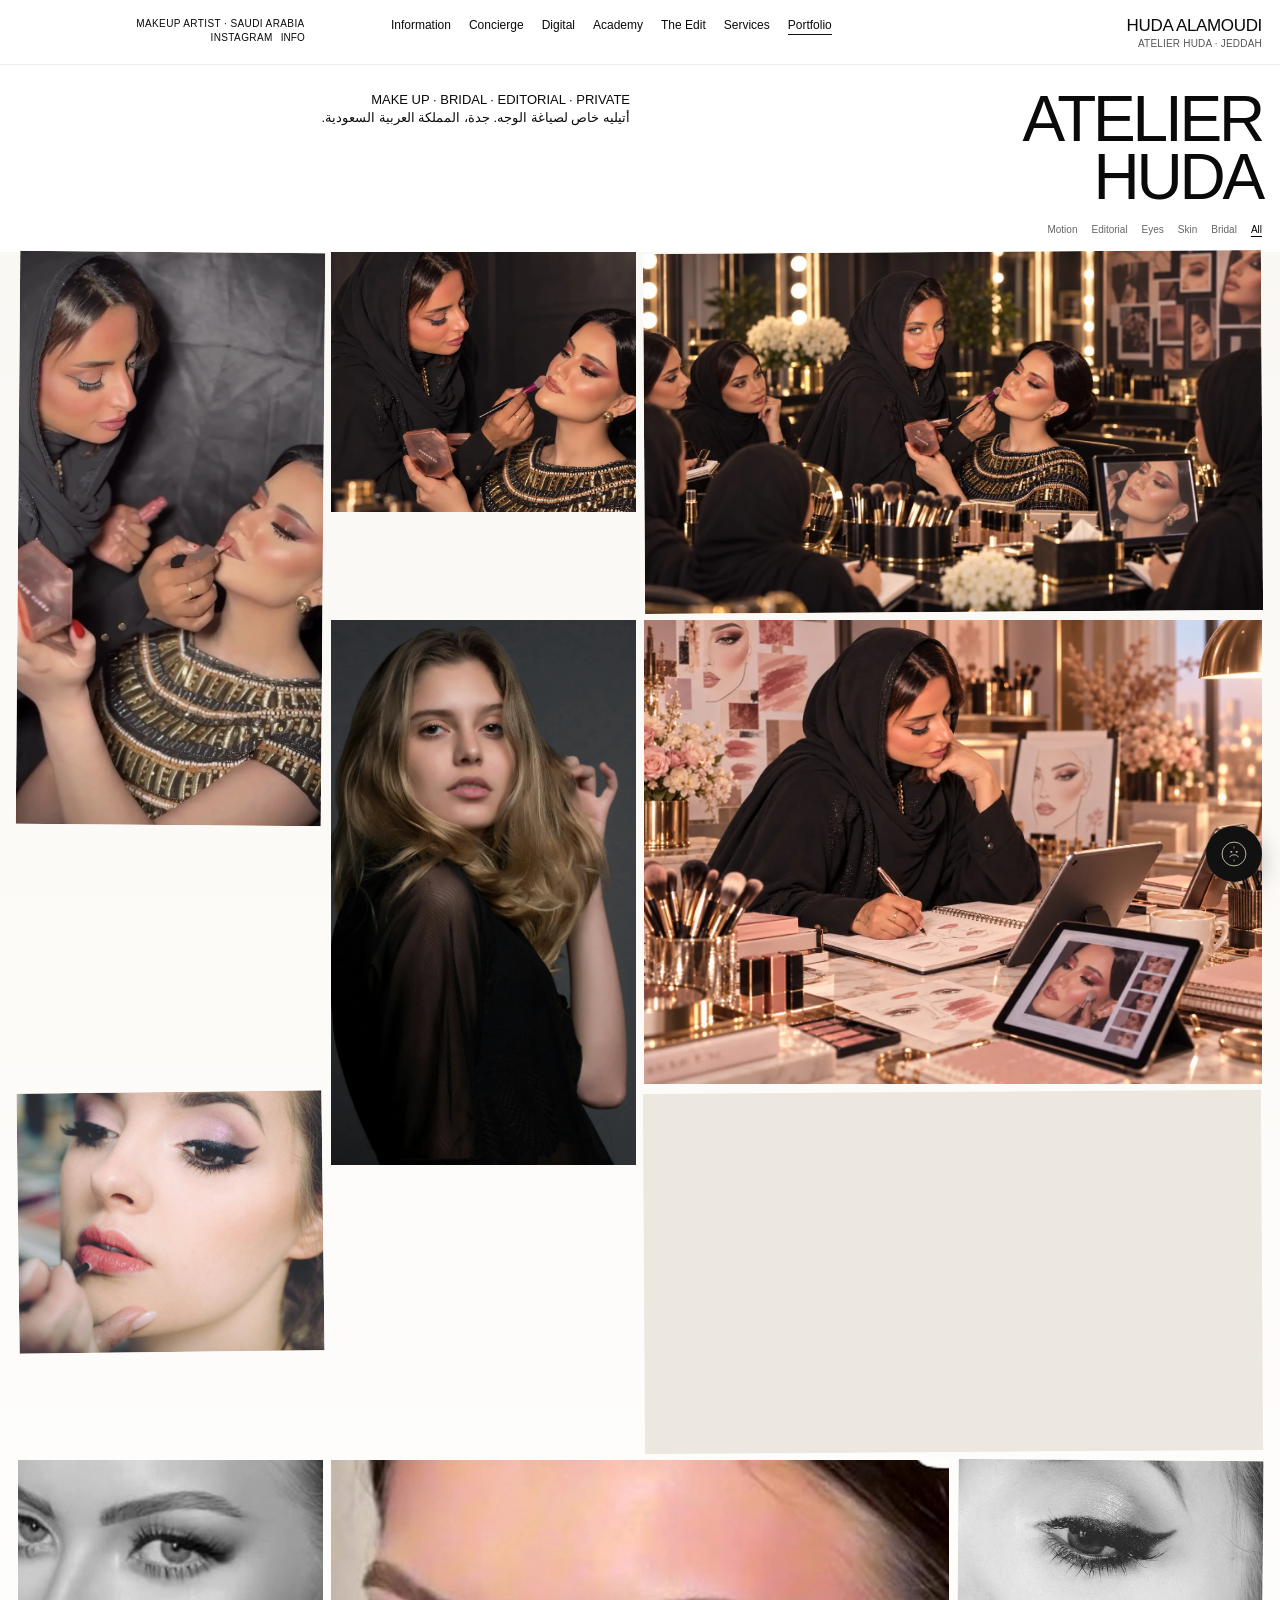
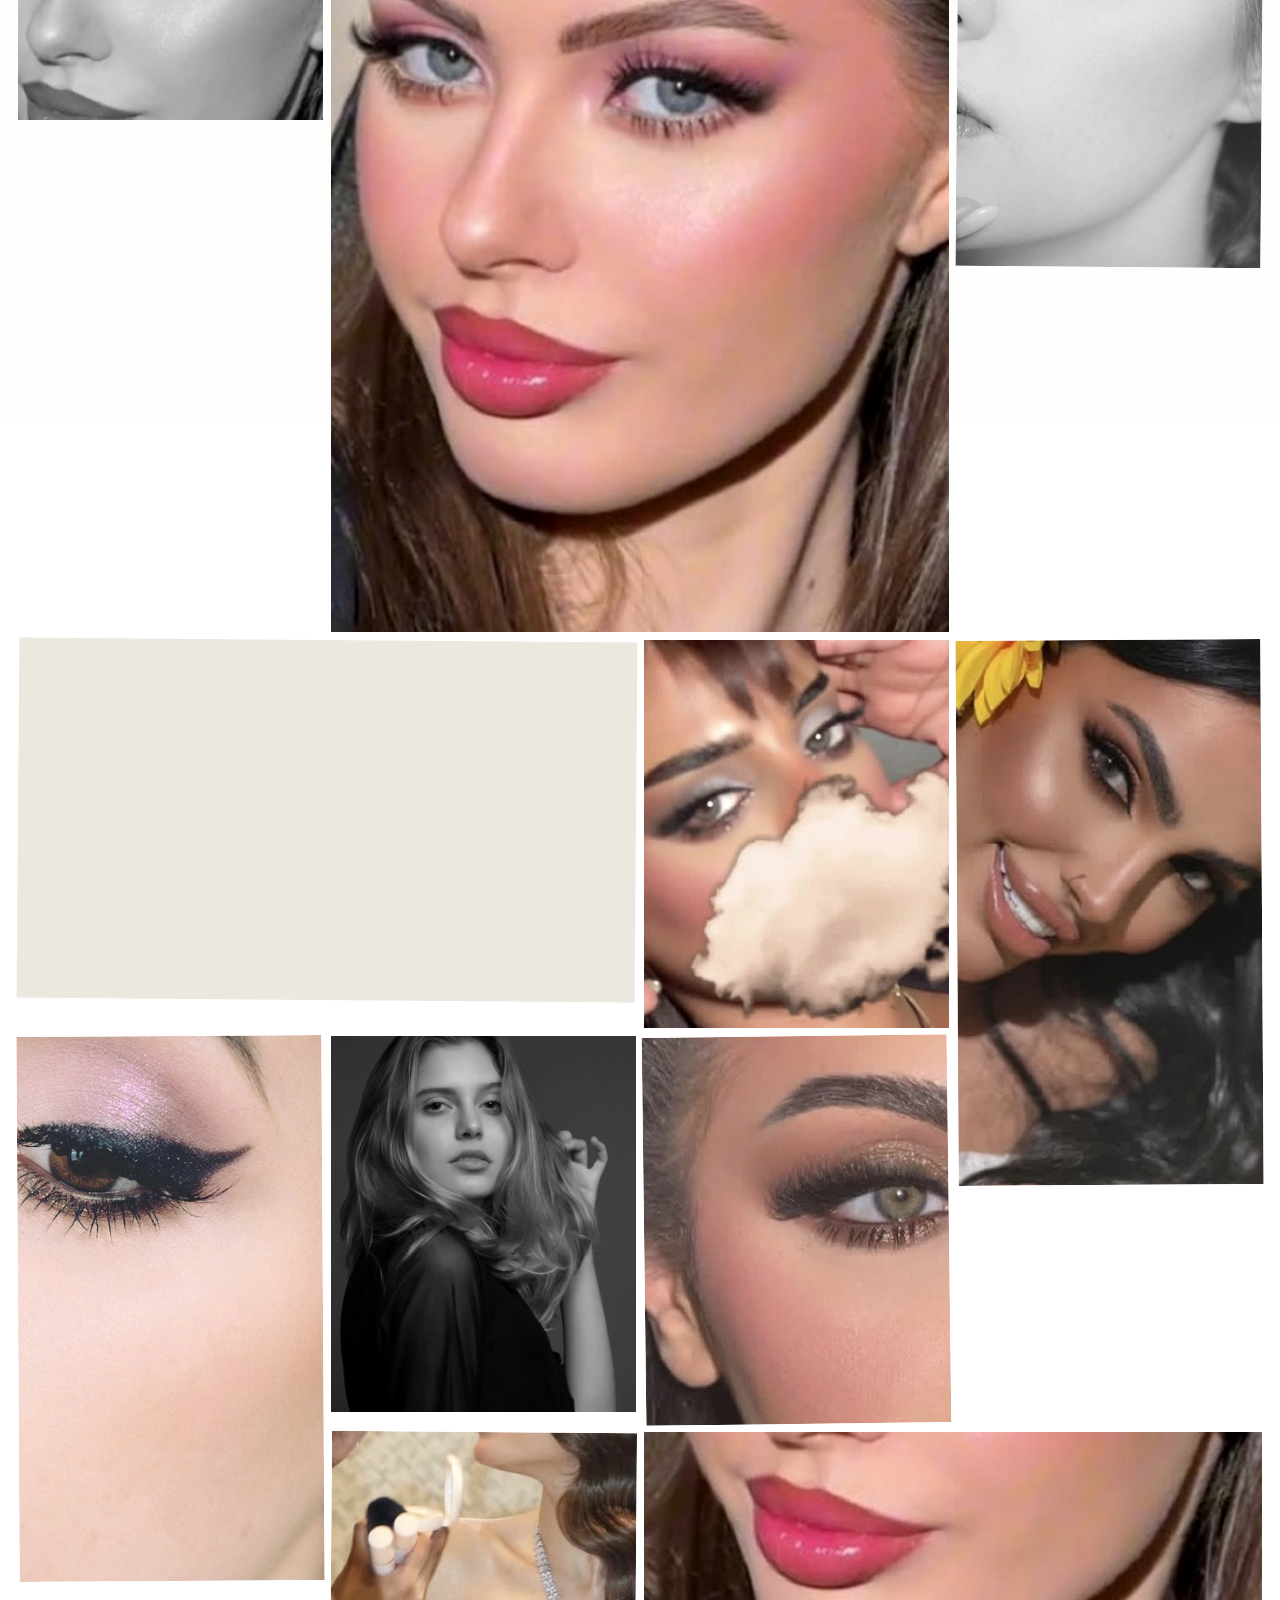
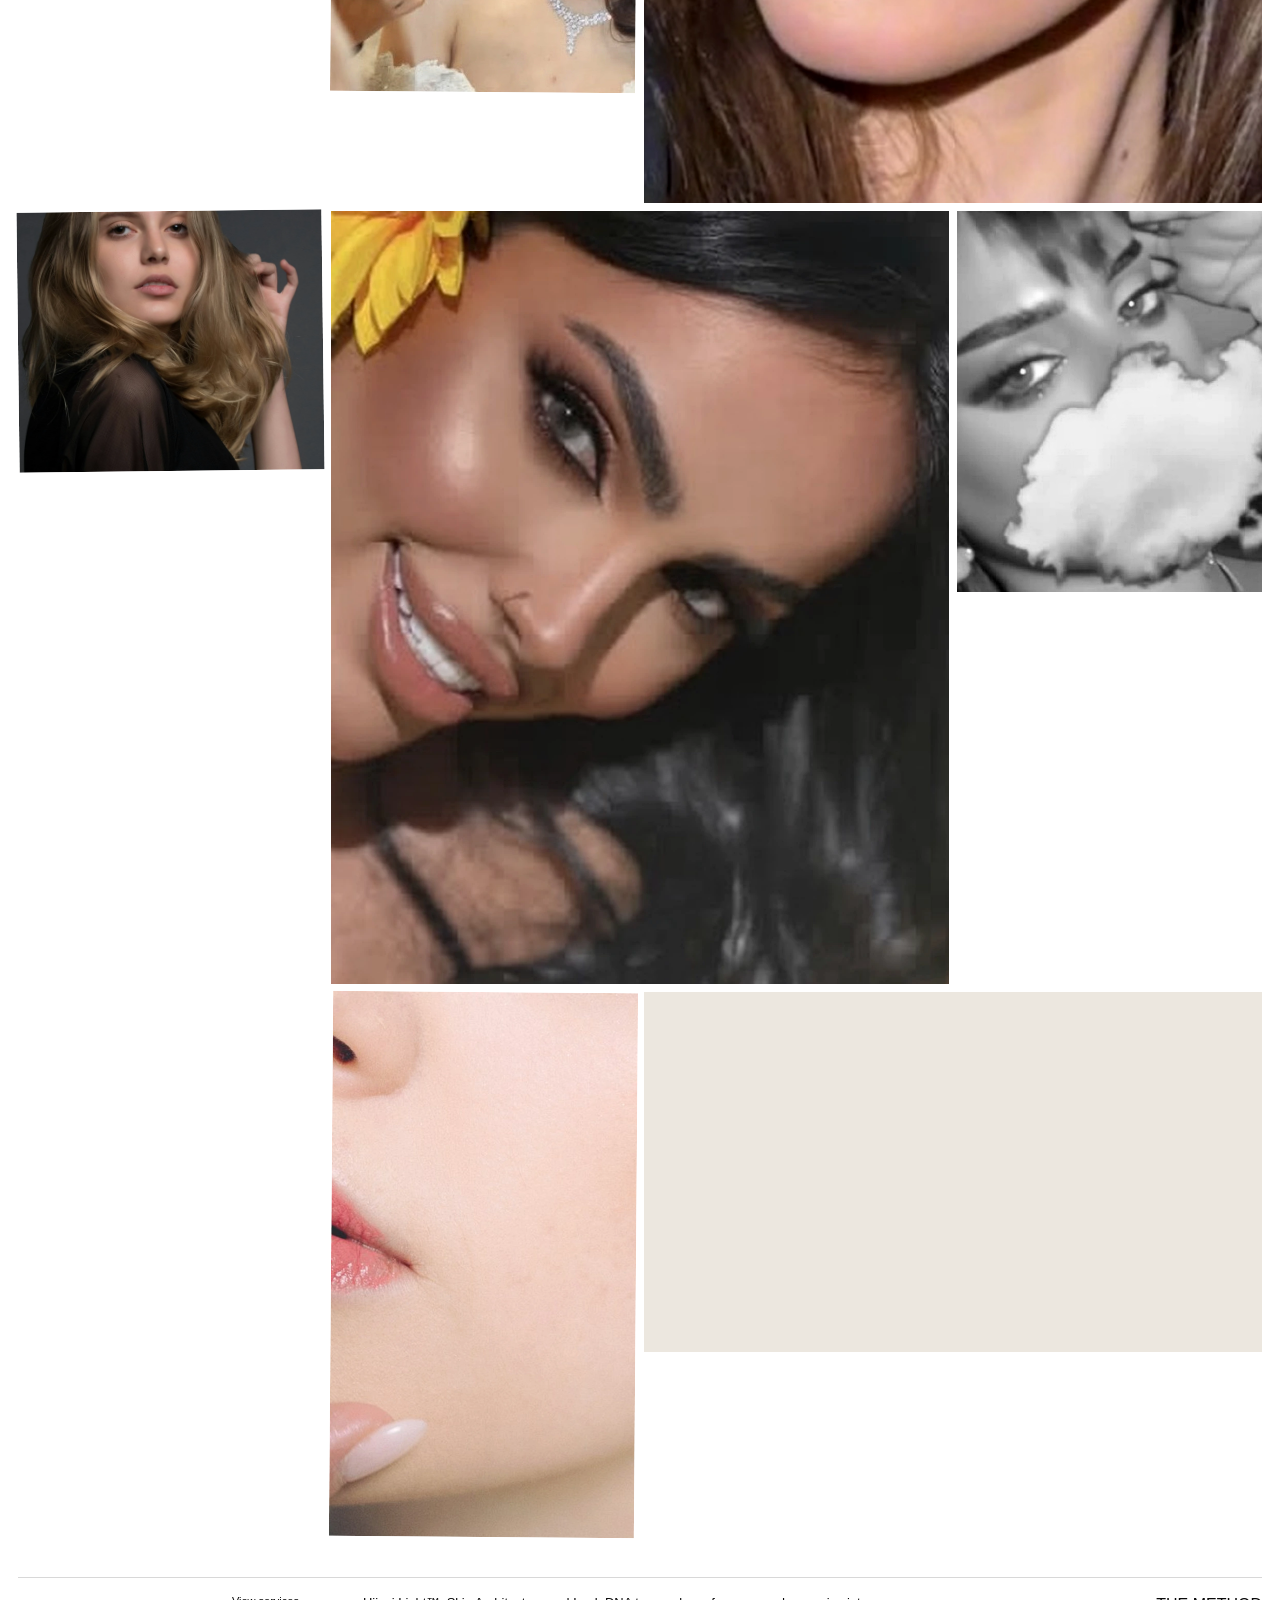
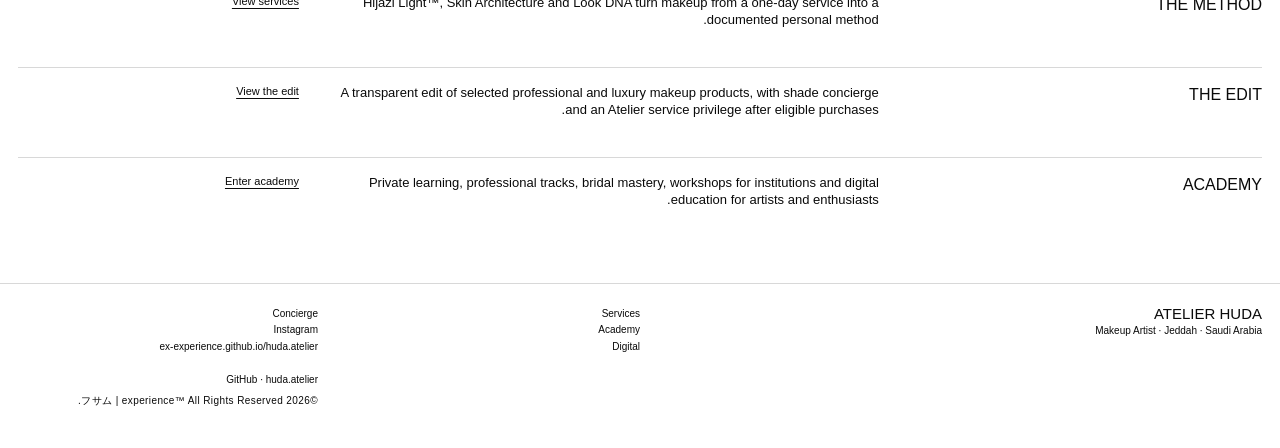
==== commit 7f1d93d3: "V7 house: 17 SKUs, 10/15/20 privilege, kit, academy 08, digital 08 Arabic-first pages, Hijazi Light " ====
--- a/index.html
+++ b/index.html
@@ -1,39 +1,39 @@
-<!doctype html><html lang="en"><head><meta charset="utf-8"><meta name="viewport" content="width=device-width,initial-scale=1"><meta name="theme-color" content="#ffffff"><title>ATELIER HUDA — EDITORIAL V4</title><meta name="description" content="ATELIER HUDA — makeup artistry, bridal, editorial, private services and academy in Jeddah."><link rel="stylesheet" href="assets/css/site.css"></head><body>
-<div style="position:fixed;right:10px;bottom:10px;z-index:999999;background:#111;color:#fff;padding:6px 9px;font:10px/1 Arial,sans-serif;letter-spacing:.12em;opacity:.78">EDITORIAL V4</div><header class="site-head"><a class="brand" href="index.html">HUDA ALAMOUDI<small>ATELIER HUDA · JEDDAH</small></a><nav class="main-nav"><a class="active" href="index.html">Portfolio</a><a href="services.html">Services</a><a href="shop.html">The Edit</a><a href="academy.html">Academy</a><a href="digital.html">Digital</a><a href="concierge.html">Concierge</a><a href="#" data-info>Information</a></nav><div class="head-meta">Makeup Artist · Saudi Arabia<br><button data-info>Info</button><a href="https://instagram.com/hudaoalamoudi" target="_blank" rel="noopener">Instagram</a></div><button class="menu-btn" data-info>Menu</button></header>
+<!doctype html><html lang="ar" dir="rtl"><head><meta charset="utf-8"><meta name="viewport" content="width=device-width,initial-scale=1"><meta name="theme-color" content="#ffffff"><title>ATELIER HUDA</title><meta name="description" content="ATELIER HUDA — makeup artistry, bridal, editorial, private services and academy in Jeddah."><link rel="stylesheet" href="huda.atelier/assets/css/site.css"></head><body class="page-home">
+<header class="site-head"><a class="brand" href="index.html">HUDA ALAMOUDI<small>ATELIER HUDA · JEDDAH</small></a><nav class="main-nav"><a class="active" href="index.html">Portfolio</a><a href="services.html">Services</a><a href="shop.html">The Edit</a><a href="academy.html">Academy</a><a href="digital.html">Digital</a><a href="concierge.html">Concierge</a><a href="#" data-info>Information</a></nav><div class="head-meta">Makeup Artist · Saudi Arabia<br><button data-info>Info</button><a href="https://instagram.com/hudaoalamoudi" target="_blank" rel="noopener">Instagram</a></div><button class="menu-btn" data-info>Menu</button></header>
 <section class="intro"><h1>ATELIER<br>HUDA</h1><div><p>MAKE UP · BRIDAL · EDITORIAL · PRIVATE</p><p class="arabic">أتيليه خاص لصياغة الوجه. جدة، المملكة العربية السعودية.</p></div></section>
 <div class="filterbar"><button class="active" data-filter="all">All</button><button data-filter="bridal">Bridal</button><button data-filter="skin">Skin</button><button data-filter="eyes">Eyes</button><button data-filter="editorial">Editorial</button><button data-filter="motion">Motion</button></div>
 <main class="portfolio" aria-label="Portfolio">
-<figure class="work wide" data-cat="editorial" data-title="Atelier Session" data-style="Warm editorial glam — sculpted cheek, copper lid, satin mouth" data-climate="Jeddah evening indoor light, gold practicals, low humidity" data-notes="Huda in black. The room is quiet enough to hear the brush." data-ar="هدى بالأسود. الغرفة هادئة بما يكفي لتسمعي صوت الفرشاة على الخد."><img src="assets/media/huda-atelier-01.webp" alt="Huda Alamoudi working in the atelier" loading="eager"><button class="open-work">Open</button><figcaption><span>ATELIER SESSION</span><span>HUDA</span></figcaption></figure>
-<figure class="work" data-cat="skin" data-title="Mouth Architecture" data-style="Satin nude-rose lip, skin kept visible" data-climate="Close tungsten, no flash" data-notes="A mouth is finished last, when the face has already found its light." data-ar="الفم يُختَم آخراً، حين يكون الوجه قد وجد ضوءه."><img src="assets/media/huda-atelier-02.webp" alt="Huda applying makeup" loading="lazy"><button class="open-work">Open</button><figcaption><span>MOUTH</span><span>STUDY</span></figcaption></figure>
-<figure class="work tall" data-cat="editorial" data-title="Hand and Color" data-style="Editorial rose eye, defined brow, lived-in skin" data-climate="Soft grey cloth, no window blast" data-notes="The compact in her left hand is part of the method, not a prop." data-ar="العلبة في يدها اليسرى جزء من المنهج، ليست ديكوراً."><img src="assets/media/huda-atelier-03.webp" alt="Huda applying lipstick" loading="lazy"><button class="open-work">Open</button><figcaption><span>HAND + COLOR</span><span>PRIVATE</span></figcaption></figure>
-<figure class="work wide" data-cat="editorial" data-title="The Chart" data-style="Face mapping before pigment" data-climate="Daylight mixed with gold lamp, city behind glass" data-notes="Before a woman sits, the face is drawn. This is how a look becomes repeatable." data-ar="قبل أن تجلس المرأة، يُرسم الوجه. هكذا تصبح الإطلالة قابلة لأن تُعاد."><img src="assets/media/huda-atelier-04.webp" alt="Huda drawing face charts" loading="lazy"><button class="open-work">Open</button><figcaption><span>THE CHART</span><span>METHOD</span></figcaption></figure>
+<figure class="work wide" data-cat="editorial" data-title="Atelier Session" data-style="Warm editorial glam — sculpted cheek, copper lid, satin mouth" data-climate="Jeddah evening indoor light, gold practicals, low humidity" data-notes="Huda in black. The room is quiet enough to hear the brush." data-ar="هدى بالأسود. الغرفة هادئة بما يكفي لتسمعي صوت الفرشاة على الخد."><img src="huda.atelier/assets/media/huda-atelier-01.webp" alt="Huda Alamoudi working in the atelier" loading="eager"><button class="open-work">Open</button><figcaption><span>ATELIER SESSION</span><span>HUDA</span></figcaption></figure>
+<figure class="work" data-cat="skin" data-title="Mouth Architecture" data-style="Satin nude-rose lip, skin kept visible" data-climate="Close tungsten, no flash" data-notes="A mouth is finished last, when the face has already found its light." data-ar="الفم يُختَم آخراً، حين يكون الوجه قد وجد ضوءه."><img src="huda.atelier/assets/media/huda-atelier-02.webp" alt="Huda applying makeup" loading="lazy"><button class="open-work">Open</button><figcaption><span>MOUTH</span><span>STUDY</span></figcaption></figure>
+<figure class="work tall" data-cat="editorial" data-title="Hand and Color" data-style="Editorial rose eye, defined brow, lived-in skin" data-climate="Soft grey cloth, no window blast" data-notes="The compact in her left hand is part of the method, not a prop." data-ar="العلبة في يدها اليسرى جزء من المنهج، ليست ديكوراً."><img src="huda.atelier/assets/media/huda-atelier-03.webp" alt="Huda applying lipstick" loading="lazy"><button class="open-work">Open</button><figcaption><span>HAND + COLOR</span><span>PRIVATE</span></figcaption></figure>
+<figure class="work wide" data-cat="editorial" data-title="The Chart" data-style="Face mapping before pigment" data-climate="Daylight mixed with gold lamp, city behind glass" data-notes="Before a woman sits, the face is drawn. This is how a look becomes repeatable." data-ar="قبل أن تجلس المرأة، يُرسم الوجه. هكذا تصبح الإطلالة قابلة لأن تُعاد."><img src="huda.atelier/assets/media/huda-atelier-04.webp" alt="Huda drawing face charts" loading="lazy"><button class="open-work">Open</button><figcaption><span>THE CHART</span><span>METHOD</span></figcaption></figure>
 
-<figure class="work tall" data-cat="editorial" data-title="Editorial Study 01"><img src="assets/media/editorial-01.webp" alt="Editorial beauty portrait" loading="eager"><button class="open-work">Open</button><figcaption><span>EDITORIAL STUDY 01</span><span>ATELIER HUDA</span></figcaption></figure>
-<figure class="work wide" data-cat="motion" data-title="Motion Study — Skin"><video src="assets/video/motion-01.mp4" autoplay muted loop playsinline preload="metadata"></video><button class="open-work">Open</button><figcaption><span>MOTION / SKIN</span><span>PLAY</span></figcaption></figure>
-<figure class="work" data-cat="eyes" data-title="Eye Architecture 01"><img src="assets/media/editorial-02.webp" alt="Eye makeup detail" loading="lazy"><button class="open-work">Open</button><figcaption><span>EYE ARCHITECTURE 01</span><span>DETAIL</span></figcaption></figure>
-<figure class="work" data-cat="skin" data-title="Skin Light 01"><img src="assets/media/editorial-03.webp" alt="Skin finish detail" loading="lazy"><button class="open-work">Open</button><figcaption><span>SKIN LIGHT 01</span><span>BEAUTY</span></figcaption></figure>
-<figure class="work wide" data-cat="bridal" data-title="Bridal Study 01"><img src="assets/media/editorial-04.webp" alt="Bridal beauty" loading="lazy"><button class="open-work">Open</button><figcaption><span>BRIDAL STUDY 01</span><span>JEDDAH</span></figcaption></figure>
-<figure class="work" data-cat="eyes" data-title="Smoked Eye"><img src="assets/media/editorial-05.webp" alt="Smoked eye makeup" loading="lazy"><button class="open-work">Open</button><figcaption><span>SMOKED EYE</span><span>ARCHIVE</span></figcaption></figure>
-<figure class="work tall" data-cat="bridal" data-title="Bridal Portrait"><img src="assets/media/editorial-06.webp" alt="Bridal makeup portrait" loading="lazy"><button class="open-work">Open</button><figcaption><span>BRIDAL PORTRAIT</span><span>ARCHIVE</span></figcaption></figure>
-<figure class="work" data-cat="editorial" data-title="Hijazi Light"><img src="assets/media/editorial-07.webp" alt="Editorial makeup portrait" loading="lazy"><button class="open-work">Open</button><figcaption><span>HIJAZI LIGHT</span><span>METHOD</span></figcaption></figure>
-<figure class="work wide" data-cat="motion" data-title="Motion Study — Eye"><video src="assets/video/motion-02.mp4" autoplay muted loop playsinline preload="metadata"></video><button class="open-work">Open</button><figcaption><span>MOTION / EYE</span><span>PLAY</span></figcaption></figure>
-<figure class="work" data-cat="eyes" data-title="Liner Study"><img src="assets/media/editorial-08.webp" alt="Liner makeup detail" loading="lazy"><button class="open-work">Open</button><figcaption><span>LINER STUDY</span><span>DETAIL</span></figcaption></figure>
-<figure class="work" data-cat="skin" data-title="Soft Focus"><img src="assets/media/editorial-09.webp" alt="Soft focus beauty" loading="lazy"><button class="open-work">Open</button><figcaption><span>SOFT FOCUS</span><span>SKIN</span></figcaption></figure>
-<figure class="work tall" data-cat="editorial" data-title="Sculpted Face"><img src="assets/media/editorial-10.webp" alt="Sculpted makeup look" loading="lazy"><button class="open-work">Open</button><figcaption><span>SCULPTED FACE</span><span>ARCHIVE</span></figcaption></figure>
-<figure class="work wide" data-cat="bridal" data-title="Silk Bride"><img src="assets/media/editorial-11.webp" alt="Silk bride look" loading="lazy"><button class="open-work">Open</button><figcaption><span>SILK BRIDE</span><span>BRIDAL</span></figcaption></figure>
-<figure class="work" data-cat="skin" data-title="Glass Skin"><img src="assets/media/editorial-12.webp" alt="Glowing skin makeup" loading="lazy"><button class="open-work">Open</button><figcaption><span>GLASS SKIN</span><span>FINISH</span></figcaption></figure>
-<figure class="work" data-cat="eyes" data-title="Soft Wing"><img src="assets/media/editorial-13.webp" alt="Soft wing eye makeup" loading="lazy"><button class="open-work">Open</button><figcaption><span>SOFT WING</span><span>EYES</span></figcaption></figure>
-<figure class="work wide" data-cat="editorial" data-title="Face Architecture"><img src="assets/media/editorial-14.webp" alt="Face architecture makeup" loading="lazy"><button class="open-work">Open</button><figcaption><span>FACE ARCHITECTURE</span><span>METHOD</span></figcaption></figure>
-<figure class="work" data-cat="skin" data-title="Warm Light"><img src="assets/media/editorial-15.webp" alt="Warm beauty makeup" loading="lazy"><button class="open-work">Open</button><figcaption><span>WARM LIGHT</span><span>SKIN</span></figcaption></figure>
-<figure class="work wide" data-cat="motion" data-title="Motion Study — Bridal"><video src="assets/video/motion-03.mp4" autoplay muted loop playsinline preload="metadata"></video><button class="open-work">Open</button><figcaption><span>MOTION / BRIDAL</span><span>PLAY</span></figcaption></figure>
-<figure class="work tall" data-cat="bridal" data-title="Couture Bride"><img src="assets/media/editorial-16.webp" alt="Couture bridal makeup" loading="lazy"><button class="open-work">Open</button><figcaption><span>COUTURE BRIDE</span><span>PRIVATE</span></figcaption></figure>
+<figure class="work tall" data-cat="editorial" data-title="Editorial Study 01"><img src="huda.atelier/assets/media/editorial-01.webp" alt="Editorial beauty portrait" loading="eager"><button class="open-work">Open</button><figcaption><span>EDITORIAL STUDY 01</span><span>ATELIER HUDA</span></figcaption></figure>
+<figure class="work wide" data-cat="motion" data-title="Motion Study — Skin"><video src="huda.atelier/assets/video/motion-01.mp4" autoplay muted loop playsinline preload="metadata"></video><button class="open-work">Open</button><figcaption><span>MOTION / SKIN</span><span>PLAY</span></figcaption></figure>
+<figure class="work" data-cat="eyes" data-title="Eye Architecture 01"><img src="huda.atelier/assets/media/editorial-02.webp" alt="Eye makeup detail" loading="lazy"><button class="open-work">Open</button><figcaption><span>EYE ARCHITECTURE 01</span><span>DETAIL</span></figcaption></figure>
+<figure class="work" data-cat="skin" data-title="Skin Light 01"><img src="huda.atelier/assets/media/editorial-03.webp" alt="Skin finish detail" loading="lazy"><button class="open-work">Open</button><figcaption><span>SKIN LIGHT 01</span><span>BEAUTY</span></figcaption></figure>
+<figure class="work wide" data-cat="bridal" data-title="Bridal Study 01"><img src="huda.atelier/assets/media/editorial-04.webp" alt="Bridal beauty" loading="lazy"><button class="open-work">Open</button><figcaption><span>BRIDAL STUDY 01</span><span>JEDDAH</span></figcaption></figure>
+<figure class="work" data-cat="eyes" data-title="Smoked Eye"><img src="huda.atelier/assets/media/editorial-05.webp" alt="Smoked eye makeup" loading="lazy"><button class="open-work">Open</button><figcaption><span>SMOKED EYE</span><span>ARCHIVE</span></figcaption></figure>
+<figure class="work tall" data-cat="bridal" data-title="Bridal Portrait"><img src="huda.atelier/assets/media/editorial-06.webp" alt="Bridal makeup portrait" loading="lazy"><button class="open-work">Open</button><figcaption><span>BRIDAL PORTRAIT</span><span>ARCHIVE</span></figcaption></figure>
+<figure class="work" data-cat="editorial" data-title="Hijazi Light"><img src="huda.atelier/assets/media/editorial-07.webp" alt="Editorial makeup portrait" loading="lazy"><button class="open-work">Open</button><figcaption><span>HIJAZI LIGHT</span><span>METHOD</span></figcaption></figure>
+<figure class="work wide" data-cat="motion" data-title="Motion Study — Eye"><video src="huda.atelier/assets/video/motion-02.mp4" autoplay muted loop playsinline preload="metadata"></video><button class="open-work">Open</button><figcaption><span>MOTION / EYE</span><span>PLAY</span></figcaption></figure>
+<figure class="work" data-cat="eyes" data-title="Liner Study"><img src="huda.atelier/assets/media/editorial-08.webp" alt="Liner makeup detail" loading="lazy"><button class="open-work">Open</button><figcaption><span>LINER STUDY</span><span>DETAIL</span></figcaption></figure>
+<figure class="work" data-cat="skin" data-title="Soft Focus"><img src="huda.atelier/assets/media/editorial-09.webp" alt="Soft focus beauty" loading="lazy"><button class="open-work">Open</button><figcaption><span>SOFT FOCUS</span><span>SKIN</span></figcaption></figure>
+<figure class="work tall" data-cat="editorial" data-title="Sculpted Face"><img src="huda.atelier/assets/media/editorial-10.webp" alt="Sculpted makeup look" loading="lazy"><button class="open-work">Open</button><figcaption><span>SCULPTED FACE</span><span>ARCHIVE</span></figcaption></figure>
+<figure class="work wide" data-cat="bridal" data-title="Silk Bride"><img src="huda.atelier/assets/media/editorial-11.webp" alt="Silk bride look" loading="lazy"><button class="open-work">Open</button><figcaption><span>SILK BRIDE</span><span>BRIDAL</span></figcaption></figure>
+<figure class="work" data-cat="skin" data-title="Glass Skin"><img src="huda.atelier/assets/media/editorial-12.webp" alt="Glowing skin makeup" loading="lazy"><button class="open-work">Open</button><figcaption><span>GLASS SKIN</span><span>FINISH</span></figcaption></figure>
+<figure class="work" data-cat="eyes" data-title="Soft Wing"><img src="huda.atelier/assets/media/editorial-13.webp" alt="Soft wing eye makeup" loading="lazy"><button class="open-work">Open</button><figcaption><span>SOFT WING</span><span>EYES</span></figcaption></figure>
+<figure class="work wide" data-cat="editorial" data-title="Face Architecture"><img src="huda.atelier/assets/media/editorial-14.webp" alt="Face architecture makeup" loading="lazy"><button class="open-work">Open</button><figcaption><span>FACE ARCHITECTURE</span><span>METHOD</span></figcaption></figure>
+<figure class="work" data-cat="skin" data-title="Warm Light"><img src="huda.atelier/assets/media/editorial-15.webp" alt="Warm beauty makeup" loading="lazy"><button class="open-work">Open</button><figcaption><span>WARM LIGHT</span><span>SKIN</span></figcaption></figure>
+<figure class="work wide" data-cat="motion" data-title="Motion Study — Bridal"><video src="huda.atelier/assets/video/motion-03.mp4" autoplay muted loop playsinline preload="metadata"></video><button class="open-work">Open</button><figcaption><span>MOTION / BRIDAL</span><span>PLAY</span></figcaption></figure>
+<figure class="work tall" data-cat="bridal" data-title="Couture Bride"><img src="huda.atelier/assets/media/editorial-16.webp" alt="Couture bridal makeup" loading="lazy"><button class="open-work">Open</button><figcaption><span>COUTURE BRIDE</span><span>PRIVATE</span></figcaption></figure>
 </main>
 <section class="index-line"><h2>THE METHOD</h2><p>Hijazi Light™, Skin Architecture and Look DNA turn makeup from a one-day service into a documented personal method.</p><a href="services.html">View services</a></section>
 <section class="index-line"><h2>THE EDIT</h2><p>A transparent edit of selected professional and luxury makeup products, with shade concierge and an Atelier service privilege after eligible purchases.</p><a href="shop.html">View the edit</a></section>
 <section class="index-line"><h2>ACADEMY</h2><p>Private learning, professional tracks, bridal mastery, workshops for institutions and digital education for artists and enthusiasts.</p><a href="academy.html">Enter academy</a></section>
-<footer class="footer"><div><strong>ATELIER HUDA</strong><br>Makeup Artist · Jeddah · Saudi Arabia</div><div><a href="services.html">Services</a><a href="academy.html">Academy</a><a href="digital.html">Digital</a></div><div><a href="concierge.html">Concierge</a><a href="https://instagram.com/hudaoalamoudi" target="_blank" rel="noopener">Instagram</a><div class="sign">©2026 フサム | experience™ All Rights Reserved.</div></div></footer>
+<footer class="footer"><div><strong>ATELIER HUDA</strong><br>Makeup Artist · Jeddah · Saudi Arabia</div><div><a href="services.html">Services</a><a href="academy.html">Academy</a><a href="digital.html">Digital</a></div><div><a href="concierge.html">Concierge</a><a href="https://instagram.com/hudaoalamoudi" target="_blank" rel="noopener">Instagram</a><a href="https://ex-experience.github.io/huda.atelier/">ex-experience.github.io/huda.atelier</a><br><a href="https://github.com/ex-experience/huda.atelier">GitHub · huda.atelier</a><div class="sign">©2026 フサム | experience™ All Rights Reserved.</div></div></footer>
 <div class="overlay"></div>
 <aside class="drawer"><div class="drawer-head"><span>INFORMATION</span><button data-close-info>×</button></div><h2>Beauty is<br>constructed.</h2><div class="ar"><p><strong>ATELIER HUDA · أتيليه هُدى</strong></p><p>دار خاصة لصياغة الوجه في جدة. الفكرة ليست «صالون + موعد»، بل أتيليه يبني البشرة والملامح كعمل تحريري، مع بروتوكولات خصوصية وتعليم ومنتجات مختارة.</p><h3>توقيعات الدار</h3><ul><li>Hijazi Light™ — بناء البشرة كضوء جدة ساعة المغيب.</li><li>90-Day Bridal Protocol — تحضير العروس قبل يوم الزفاف.</li><li>Look DNA — حفظ درجات وتقنيات وطبقات كل إطلالة.</li><li>Silent Atelier — خصوصية، لا تصوير بلا موافقة.</li><li>The Vault — أرشيف خاص للعملاء.</li><li>The Circle — أولوية ومزايا للأعضاء.</li></ul><h3>اتصال</h3><p>concierge@atelierhuda.com<br>+966 54 556 5606</p></div></aside>
 <div class="lightbox"><div class="lb-head"><span>ATELIER HUDA / PORTFOLIO</span><button data-lb-close>Close ×</button></div><div class="lb-media"></div><div class="lb-story"></div><div class="lb-foot"><span class="lb-title"></span><div class="controls"><button data-lb-prev>← Previous</button><span class="lb-count"></span><button data-lb-next>Next →</button></div></div></div>
-<script src="assets/js/supabase-config.js"></script>
-<script src="assets/js/site.js"></script></body></html>
+<script src="huda.atelier/assets/js/supabase-config.js"></script>
+<script src="huda.atelier/assets/js/site.js"></script></body></html>
--- a/huda.atelier/assets/css/site.css
+++ b/huda.atelier/assets/css/site.css
@@ -0,0 +1,82 @@
+:root{--bg:#fff;--ink:#0a0a0a;--line:#d8d8d8;--soft:#777;--accent:#f1efe9;--sans:Arial,Helvetica,sans-serif;--serif:"Times New Roman",Times,serif}
+*{box-sizing:border-box}html{scroll-behavior:smooth}body{margin:0;background:var(--bg);color:var(--ink);font-family:var(--sans);font-size:14px;line-height:1.35}a{color:inherit;text-decoration:none}img,video{display:block;width:100%;height:auto}button,input,select,textarea{font:inherit;color:inherit;background:none}button{cursor:pointer}.hide{display:none!important}
+::selection{background:#111;color:#fff}
+.site-head{position:sticky;top:0;z-index:40;background:rgba(255,255,255,.96);display:grid;grid-template-columns:1.2fr 2fr 1fr;gap:20px;align-items:start;padding:17px 18px 15px;border-bottom:1px solid #eee;backdrop-filter:blur(8px)}
+.brand{font-size:17px;line-height:1.05;letter-spacing:-.02em}.brand small{display:block;margin-top:4px;font-size:10px;font-weight:400;letter-spacing:.02em;color:#555}.main-nav{display:flex;gap:18px;flex-wrap:wrap;justify-content:center;font-size:12px}.main-nav a,.info-btn{border:0;padding:0;position:relative}.main-nav a:after,.info-btn:after{content:"";position:absolute;left:0;right:100%;bottom:-2px;height:1px;background:#111;transition:.2s}.main-nav a:hover:after,.main-nav a.active:after,.info-btn:hover:after{right:0}.head-meta{text-align:right;font-size:10px;line-height:1.4;text-transform:uppercase;letter-spacing:.04em}.head-meta button{border:0;padding:0;margin-left:8px;font-size:10px;text-transform:uppercase}
+.menu-btn{display:none;border:0;padding:0;font-size:12px}
+.intro{padding:26px 18px 16px;display:grid;grid-template-columns:1fr 1fr;gap:20px}.intro h1{margin:0;font-size:clamp(30px,5vw,74px);font-weight:400;line-height:.9;letter-spacing:-.05em}.intro p{margin:0;max-width:600px;font-size:13px;align-self:end}.intro .arabic{font-family:Tahoma,Arial,sans-serif;direction:rtl;text-align:right}
+.filterbar{display:flex;gap:14px;padding:0 18px 16px;font-size:10px;text-transform:uppercase;letter-spacing:.05em}.filterbar button{border:0;padding:0;color:#666}.filterbar button.active{color:#000;text-decoration:underline;text-underline-offset:3px}
+.portfolio{padding:0 18px 40px;display:grid;grid-template-columns:repeat(4,minmax(0,1fr));gap:8px;align-items:start}.work{margin:0;position:relative;overflow:hidden;background:#f3f3f3}.work.tall{grid-row:span 2}.work.wide{grid-column:span 2}.work img,.work video{width:100%;height:100%;min-height:260px;object-fit:cover;transition:transform .55s cubic-bezier(.2,.7,.2,1),filter .35s}.work.tall img,.work.tall video{min-height:545px}.work.wide img,.work.wide video{min-height:360px}.work:hover img,.work:hover video{transform:scale(1.012);filter:saturate(.96)}.work figcaption{position:absolute;left:10px;right:10px;bottom:8px;display:flex;justify-content:space-between;gap:10px;color:#fff;font-size:10px;letter-spacing:.02em;opacity:0;transition:.2s;text-shadow:0 1px 9px rgba(0,0,0,.55);pointer-events:none}.work:hover figcaption{opacity:1}.work .open-work{position:absolute;inset:0;border:0;background:transparent;font-size:0}.work[data-cat]{transition:opacity .2s}.work.filtered{display:none}
+.index-line{border-top:1px solid var(--line);margin:0 18px;padding:16px 0 38px;display:grid;grid-template-columns:1.3fr 2fr 1fr;gap:18px}.index-line h2{font-size:16px;font-weight:400;margin:0}.index-line p{margin:0;max-width:700px;font-size:13px}.index-line a{text-align:right;font-size:11px;text-decoration:underline;text-underline-offset:3px}
+.footer{border-top:1px solid var(--line);margin-top:36px;padding:20px 18px 40px;display:grid;grid-template-columns:2fr 1fr 1fr;gap:22px;font-size:10px}.footer div:last-child{text-align:right}.footer strong{font-size:15px;font-weight:400}.footer a{display:block;margin:3px 0}
+.drawer{position:fixed;top:0;right:0;width:min(520px,100%);height:100vh;background:#fff;z-index:80;border-left:1px solid #bbb;transform:translateX(102%);transition:.32s cubic-bezier(.2,.8,.2,1);padding:18px;overflow:auto}.drawer.open{transform:none}.drawer-head{display:flex;justify-content:space-between;align-items:center;border-bottom:1px solid #ddd;padding-bottom:12px;margin-bottom:24px}.drawer-head button{border:0;font-size:22px}.drawer h2{font-size:42px;line-height:.9;font-weight:400;letter-spacing:-.04em;margin:0 0 28px}.drawer h3{font-size:13px;margin:28px 0 8px}.drawer p,.drawer li{font-size:12px;color:#333}.drawer ul{padding-left:18px}.drawer .ar{direction:rtl;text-align:right;font-family:Tahoma,Arial,sans-serif}
+.overlay{position:fixed;inset:0;background:rgba(0,0,0,.2);z-index:70;opacity:0;visibility:hidden;transition:.2s}.overlay.show{opacity:1;visibility:visible}
+.lightbox{position:fixed;inset:0;background:#fff;z-index:90;display:none;grid-template-rows:auto 1fr auto}.lightbox.open{display:grid}.lb-head,.lb-foot{display:flex;justify-content:space-between;align-items:center;padding:14px 18px;font-size:11px}.lb-head button,.lb-foot button{border:0;padding:0}.lb-media{display:flex;align-items:center;justify-content:center;min-height:0;padding:0 18px}.lb-media img,.lb-media video{max-width:100%;max-height:calc(100vh - 110px);width:auto;height:auto;object-fit:contain}.lb-foot .controls{display:flex;gap:18px}.lb-title{font-size:11px}
+.page-title{padding:30px 18px 22px;border-bottom:1px solid var(--line);display:grid;grid-template-columns:1fr 1fr;gap:18px}.page-title h1{font-size:clamp(52px,8vw,116px);line-height:.82;letter-spacing:-.06em;font-weight:400;margin:0}.page-title .copy{align-self:end;max-width:620px}.page-title p{margin:0 0 9px}.page-title .ar{direction:rtl;text-align:right;font-family:Tahoma,Arial,sans-serif}
+.list-section{padding:0 18px}.row-item{display:grid;grid-template-columns:34px 1.2fr 2fr auto;gap:18px;align-items:start;padding:18px 0;border-bottom:1px solid var(--line)}.row-item:first-child{border-top:1px solid var(--line)}.row-item .n{font-size:10px;color:#777}.row-item h2,.row-item h3{margin:0;font-size:18px;font-weight:400}.row-item p{margin:0;font-size:12px;max-width:720px}.row-item .price{white-space:nowrap;font-size:12px}.row-item button,.row-item a.action{border:0;border-bottom:1px solid #111;padding:0 0 2px;font-size:11px;width:max-content}
+.feature-band{margin:48px 18px 0;border-top:1px solid #111;border-bottom:1px solid #111;padding:18px 0;display:grid;grid-template-columns:repeat(4,1fr);gap:18px}.feature-band article h3{font-size:13px;font-weight:400;margin:0 0 6px}.feature-band article p{font-size:10px;margin:0;color:#555}
+.product-grid{padding:18px;display:grid;grid-template-columns:repeat(3,1fr);gap:1px;background:#ccc}.product{background:#fff;padding:18px;min-height:290px;display:flex;flex-direction:column}.product .brandline{font-size:9px;letter-spacing:.08em;text-transform:uppercase}.product h3{font-size:22px;font-weight:400;line-height:1;margin:18px 0 8px}.product p{font-size:11px;color:#555;margin:0}.product .bottom{margin-top:auto;padding-top:30px;display:flex;justify-content:space-between;gap:12px;align-items:end}.product .bottom strong{font-size:17px;font-weight:400}.product button{border:0;border-bottom:1px solid #111;padding:0 0 2px;font-size:10px}
+.cart{position:fixed;left:0;top:0;width:min(430px,100%);height:100vh;background:#fff;border-right:1px solid #aaa;z-index:85;transform:translateX(-102%);transition:.3s;padding:18px;display:flex;flex-direction:column}.cart.open{transform:none}.cart h2{font-size:30px;font-weight:400;margin:0}.cart-head{display:flex;justify-content:space-between;border-bottom:1px solid #ddd;padding-bottom:12px}.cart-head button{border:0;font-size:22px}.cart-items{overflow:auto;flex:1;padding:12px 0}.cart-item{padding:12px 0;border-bottom:1px solid #eee;display:grid;grid-template-columns:1fr auto;gap:10px;font-size:11px}.cart-item button{border:0}.cart-total{border-top:1px solid #111;padding-top:12px;display:flex;justify-content:space-between}.cart-checkout{margin-top:14px;width:100%;border:1px solid #111;padding:12px;background:#111;color:#fff}
+.form{padding:24px 18px;max-width:980px}.form-grid{display:grid;grid-template-columns:1fr 1fr;gap:18px}.field{border-bottom:1px solid #aaa;padding:9px 0}.field label{display:block;font-size:9px;text-transform:uppercase;letter-spacing:.05em}.field input,.field select,.field textarea{width:100%;border:0;outline:0;padding:8px 0}.field textarea{min-height:100px;resize:vertical}.form .submit{margin-top:20px;border:1px solid #111;padding:11px 18px;background:#111;color:#fff}.tiny{font-size:9px;color:#666}.note{font-size:10px;color:#666}
+@media(max-width:980px){.site-head{grid-template-columns:1fr auto}.main-nav,.head-meta{display:none}.menu-btn{display:block}.intro,.page-title{grid-template-columns:1fr}.portfolio{grid-template-columns:repeat(2,minmax(0,1fr))}.feature-band{grid-template-columns:1fr 1fr}.product-grid{grid-template-columns:1fr 1fr}.row-item{grid-template-columns:28px 1fr}.row-item>p,.row-item>.price{grid-column:2}.index-line{grid-template-columns:1fr}.index-line a{text-align:left}.footer{grid-template-columns:1fr 1fr}.footer div:last-child{text-align:left}}
+@media(max-width:620px){.site-head{padding:14px 12px}.intro,.page-title,.list-section,.form{padding-left:12px;padding-right:12px}.portfolio{padding:0 12px 30px;grid-template-columns:1fr;gap:6px}.work.wide{grid-column:auto}.work.tall{grid-row:auto}.work img,.work video,.work.tall img,.work.tall video,.work.wide img,.work.wide video{min-height:auto}.work figcaption{opacity:1;background:linear-gradient(transparent,rgba(0,0,0,.28));left:0;right:0;bottom:0;padding:28px 8px 7px}.filterbar{padding-left:12px;padding-right:12px;overflow:auto}.feature-band{margin-left:12px;margin-right:12px;grid-template-columns:1fr}.product-grid{padding:12px;grid-template-columns:1fr}.footer{margin-top:20px;padding-left:12px;padding-right:12px;grid-template-columns:1fr}.form-grid{grid-template-columns:1fr}.page-title h1{font-size:62px}.drawer{width:100%}}
+
+/* V5 boutique layer */
+.work{background:#ece7df}
+.work:nth-child(5n+1){transform:rotate(-.35deg)}
+.work:nth-child(5n+3){transform:rotate(.45deg)}
+.work:nth-child(7n){transform:rotate(-.7deg)}
+.portfolio{background:linear-gradient(180deg,#faf8f3,#fff 40%)}
+.lb-story{max-width:420px;padding:0 18px 18px;font-size:13px;line-height:1.55}
+.lb-story .ar{direction:rtl;text-align:right;font-family:Tahoma,Arial,sans-serif;margin-top:8px}
+.lb-k{font-size:9px;letter-spacing:.08em;text-transform:uppercase;color:#777;margin-top:12px}
+.product img{width:100%;height:190px;object-fit:cover;margin:0 0 14px;background:#f3f1ec}
+.product .why{font-size:10px;color:#333;margin-top:8px}
+.product .ing{font-size:9px;color:#777;margin-top:6px}
+.card-grid{padding:18px;display:grid;grid-template-columns:repeat(3,1fr);gap:10px}
+.soft-card{border:1px solid #ddd;min-height:280px;padding:16px;background:#fff;display:flex;flex-direction:column}
+.soft-card .cover{height:150px;margin:-16px -16px 14px;background-size:cover;background-position:center}
+.soft-card h3{font-size:20px;font-weight:400;margin:0 0 8px}
+.soft-card p{font-size:12px;color:#444;margin:0}
+.soft-card .meta{margin-top:auto;padding-top:16px;font-size:12px;display:flex;justify-content:space-between}
+.agent{position:fixed;left:16px;bottom:16px;z-index:60;width:min(360px,calc(100vw - 32px));font-size:13px}
+.agent-toggle{border:1px solid #111;background:#111;color:#fff;padding:10px 14px;font-size:11px;letter-spacing:.04em}
+.agent-box{display:none;margin-bottom:8px;background:#fff;border:1px solid #111;max-height:420px;flex-direction:column}
+.agent.open .agent-box{display:flex}
+.agent-log{padding:12px;overflow:auto;max-height:260px}
+.agent-log p{margin:0 0 10px}
+.agent-log .bot{background:#f6f4ef;padding:8px 10px}
+.agent-log .me{text-align:right}
+.agent-box form{display:flex;border-top:1px solid #ddd}
+.agent-box input{flex:1;border:0;padding:10px}
+.agent-box button{border:0;border-left:1px solid #ddd;padding:0 12px}
+.sign{font-size:10px;letter-spacing:.04em;margin-top:8px}
+@media(max-width:900px){.card-grid{grid-template-columns:1fr}}
+
+.item-modal{position:fixed;inset:0;z-index:92;display:none;background:rgba(8,8,8,.55)}
+.item-modal.open{display:grid;place-items:center;padding:18px}
+.item-sheet{width:min(920px,100%);max-height:92vh;overflow:auto;background:#fff;display:grid;grid-template-columns:1.1fr .9fr}
+.item-sheet img,.item-sheet video{width:100%;height:100%;min-height:280px;object-fit:cover;background:#111}
+.item-copy{padding:22px;direction:rtl;text-align:right;font-family:Tahoma,Arial,sans-serif}
+.item-copy h2{margin:0 0 8px;font-family:Arial,sans-serif;font-weight:400;font-size:28px;letter-spacing:-.03em;direction:ltr;text-align:left}
+.item-copy .k{font-size:10px;letter-spacing:.08em;text-transform:uppercase;color:#777;margin:14px 0 4px}
+.item-copy p{margin:0 0 10px;font-size:13px;line-height:1.6}
+.item-actions{display:flex;gap:10px;flex-wrap:wrap;margin-top:18px}
+.item-actions button,.item-actions a{border:1px solid #111;padding:8px 12px;font-size:11px;background:#111;color:#fff;text-decoration:none}
+.item-actions .ghost{background:#fff;color:#111}
+.product,.soft-card{cursor:pointer}
+.product:hover,.soft-card:hover{outline:1px solid #111}
+.page-shop{background:#f6f1e8}
+.page-academy{background:#f3eee8}
+.page-services{background:#f7f4ef}
+.page-digital{background:#efe8dc}
+.agent{position:fixed;z-index:96;left:auto;bottom:auto;width:auto}
+.agent-fab{width:56px;height:56px;border:0;border-radius:50%;background:#111;color:#f4e7c8;box-shadow:0 8px 24px rgba(0,0,0,.28);display:grid;place-items:center;cursor:grab}
+.agent-fab:active{cursor:grabbing}
+.agent-fab svg{width:26px;height:26px;pointer-events:none}
+.agent-box{position:absolute;bottom:66px;right:0;width:min(340px,calc(100vw - 24px));display:none;margin:0;flex-direction:column;max-height:420px}
+.agent.open .agent-box{display:flex}
+.agent-log{direction:rtl;text-align:right;font-family:Tahoma,Arial,sans-serif}
+.agent-log .me,.agent-log .bot{unicode-bidi:plaintext}
+.agent-hint{font-size:9px;color:#888;padding:0 12px 8px;direction:rtl}
+@media(max-width:720px){.item-sheet{grid-template-columns:1fr}}
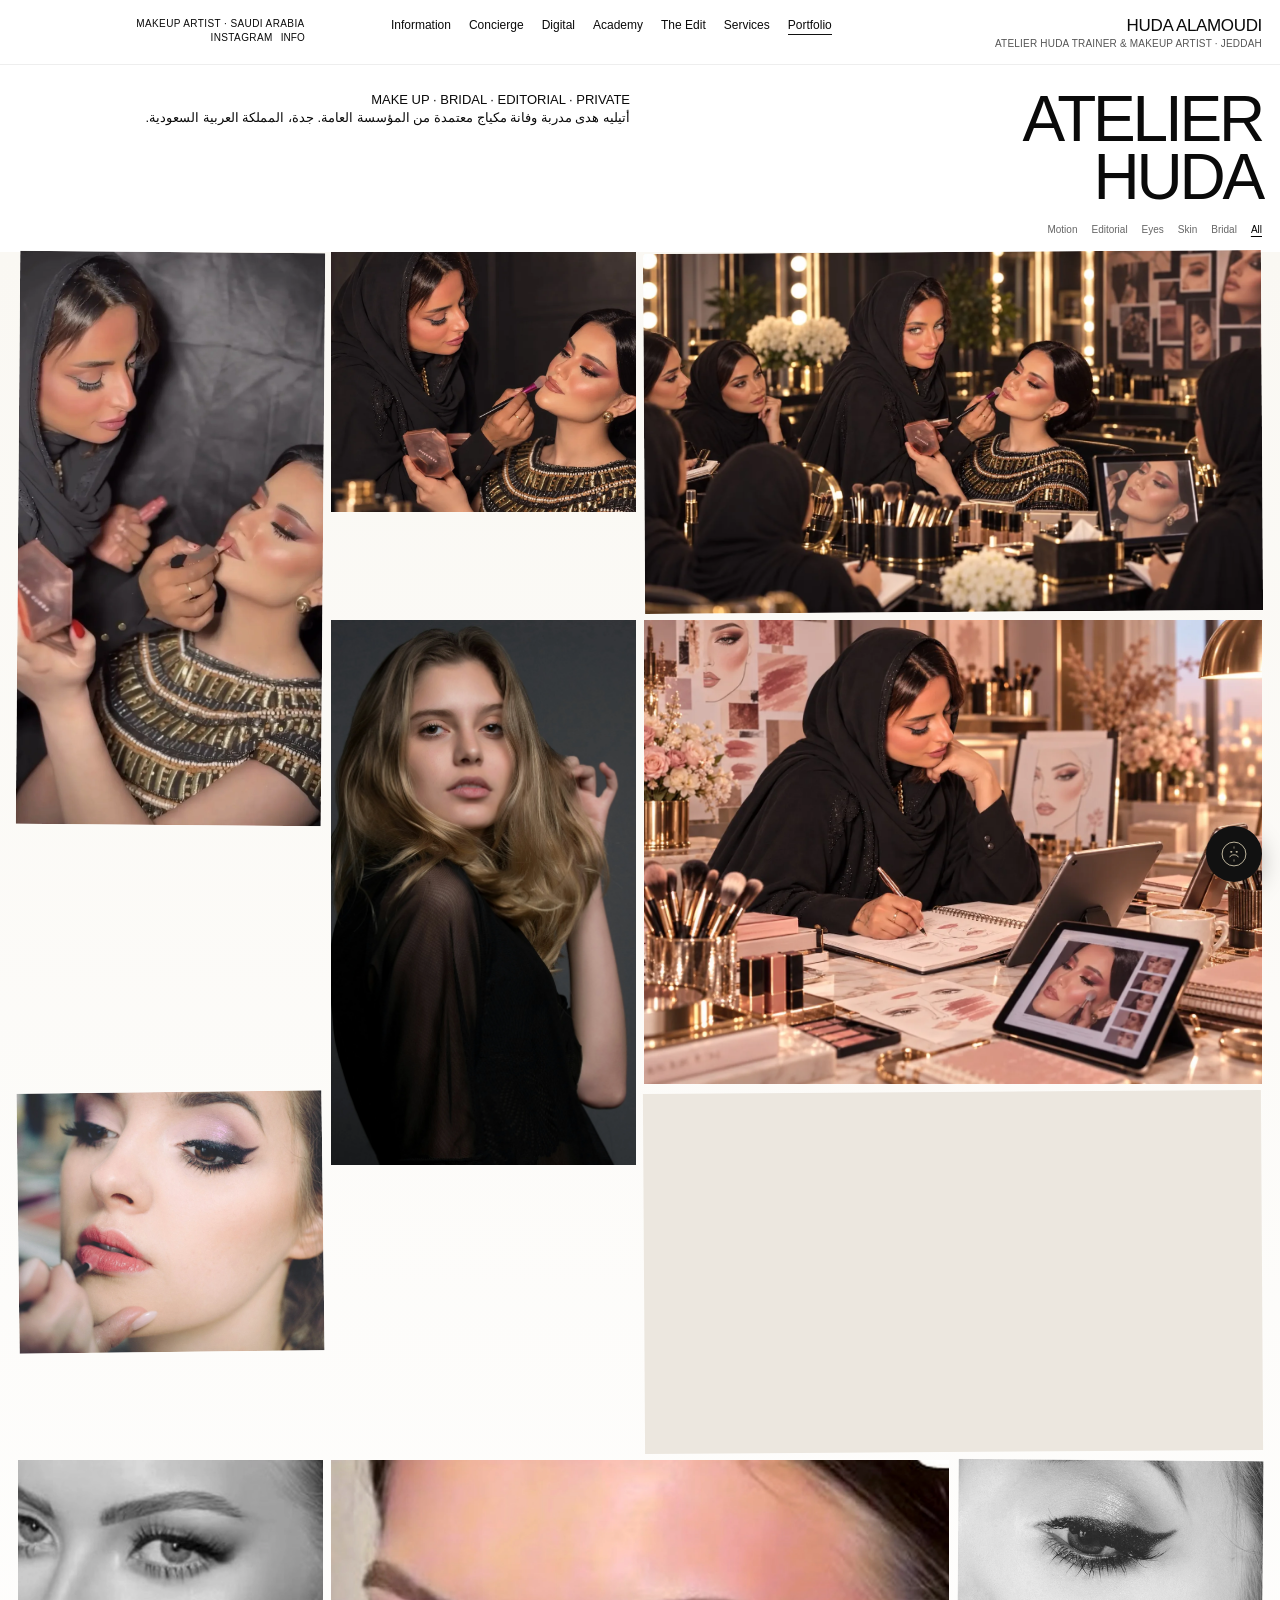
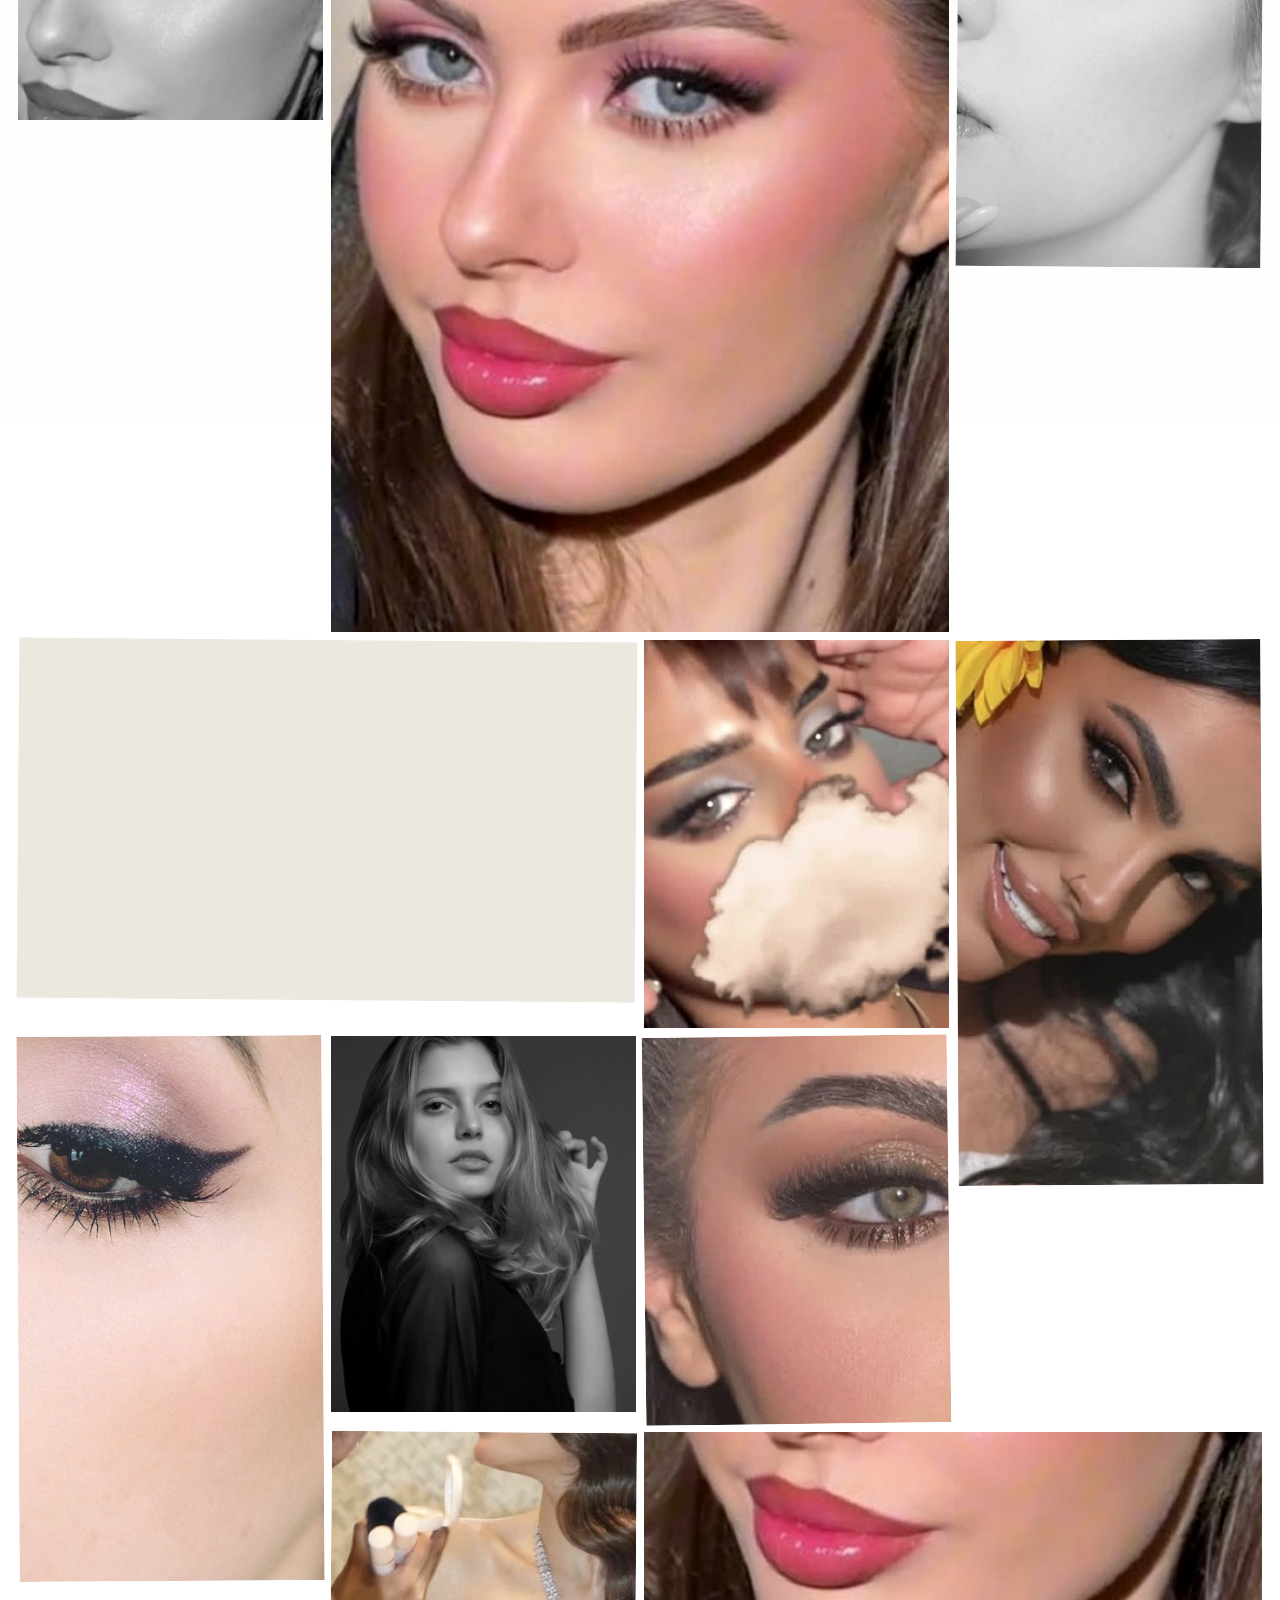
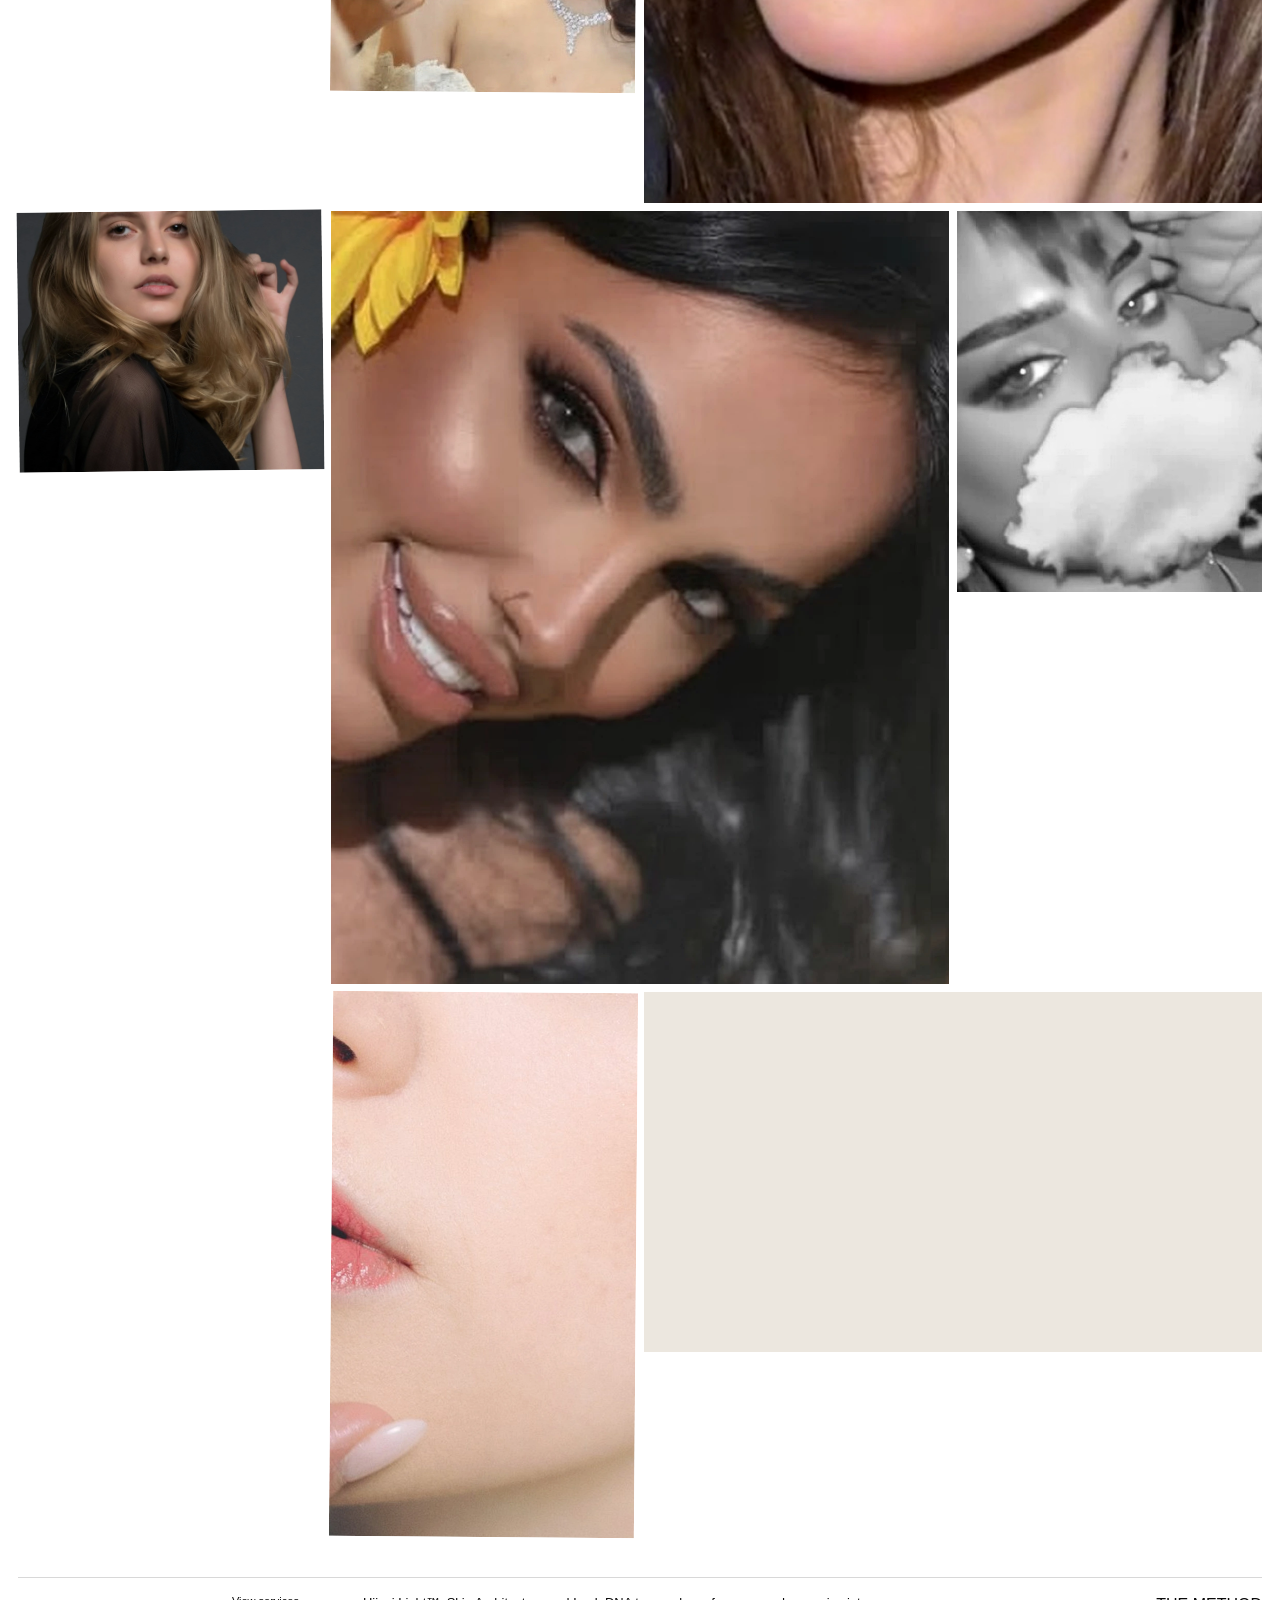
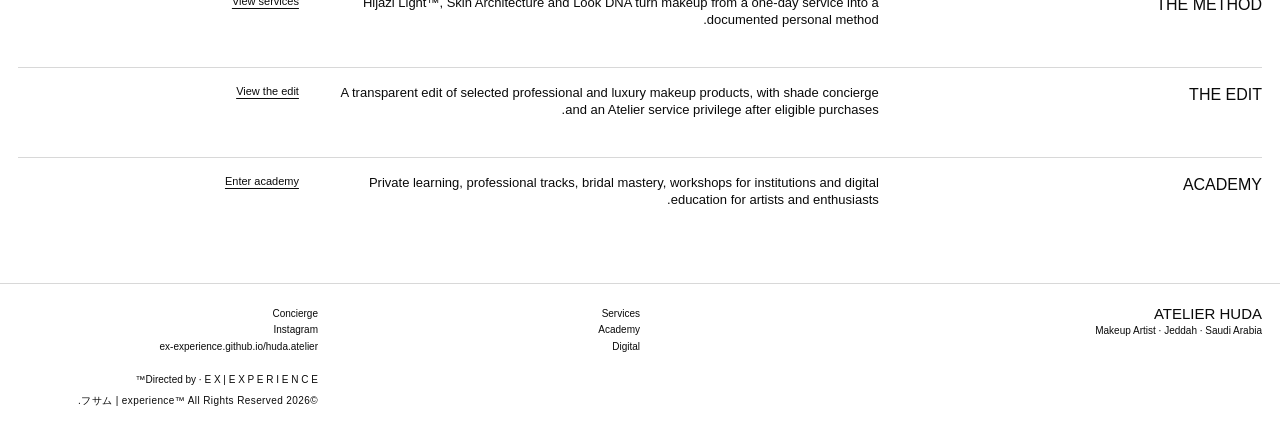
==== commit 8d3957cf: "Update index.html" ====
--- a/index.html
+++ b/index.html
@@ -1,6 +1,6 @@
 <!doctype html><html lang="ar" dir="rtl"><head><meta charset="utf-8"><meta name="viewport" content="width=device-width,initial-scale=1"><meta name="theme-color" content="#ffffff"><title>ATELIER HUDA</title><meta name="description" content="ATELIER HUDA — makeup artistry, bridal, editorial, private services and academy in Jeddah."><link rel="stylesheet" href="huda.atelier/assets/css/site.css"></head><body class="page-home">
-<header class="site-head"><a class="brand" href="index.html">HUDA ALAMOUDI<small>ATELIER HUDA · JEDDAH</small></a><nav class="main-nav"><a class="active" href="index.html">Portfolio</a><a href="services.html">Services</a><a href="shop.html">The Edit</a><a href="academy.html">Academy</a><a href="digital.html">Digital</a><a href="concierge.html">Concierge</a><a href="#" data-info>Information</a></nav><div class="head-meta">Makeup Artist · Saudi Arabia<br><button data-info>Info</button><a href="https://instagram.com/hudaoalamoudi" target="_blank" rel="noopener">Instagram</a></div><button class="menu-btn" data-info>Menu</button></header>
-<section class="intro"><h1>ATELIER<br>HUDA</h1><div><p>MAKE UP · BRIDAL · EDITORIAL · PRIVATE</p><p class="arabic">أتيليه خاص لصياغة الوجه. جدة، المملكة العربية السعودية.</p></div></section>
+<header class="site-head"><a class="brand" href="index.html">HUDA ALAMOUDI<small>ATELIER HUDA TRAINER & MAKEUP ARTIST · JEDDAH</small></a><nav class="main-nav"><a class="active" href="index.html">Portfolio</a><a href="services.html">Services</a><a href="shop.html">The Edit</a><a href="academy.html">Academy</a><a href="digital.html">Digital</a><a href="concierge.html">Concierge</a><a href="#" data-info>Information</a></nav><div class="head-meta">Makeup Artist · Saudi Arabia<br><button data-info>Info</button><a href="https://instagram.com/hudaoalamoudi" target="_blank" rel="noopener">Instagram</a></div><button class="menu-btn" data-info>Menu</button></header>
+<section class="intro"><h1>ATELIER<br>HUDA</h1><div><p>MAKE UP · BRIDAL · EDITORIAL · PRIVATE</p><p class="arabic">أتيليه هدى مدربة وفانة مكياج معتمدة من المؤسسة العامة. جدة، المملكة العربية السعودية.</p></div></section>
 <div class="filterbar"><button class="active" data-filter="all">All</button><button data-filter="bridal">Bridal</button><button data-filter="skin">Skin</button><button data-filter="eyes">Eyes</button><button data-filter="editorial">Editorial</button><button data-filter="motion">Motion</button></div>
 <main class="portfolio" aria-label="Portfolio">
 <figure class="work wide" data-cat="editorial" data-title="Atelier Session" data-style="Warm editorial glam — sculpted cheek, copper lid, satin mouth" data-climate="Jeddah evening indoor light, gold practicals, low humidity" data-notes="Huda in black. The room is quiet enough to hear the brush." data-ar="هدى بالأسود. الغرفة هادئة بما يكفي لتسمعي صوت الفرشاة على الخد."><img src="huda.atelier/assets/media/huda-atelier-01.webp" alt="Huda Alamoudi working in the atelier" loading="eager"><button class="open-work">Open</button><figcaption><span>ATELIER SESSION</span><span>HUDA</span></figcaption></figure>
@@ -31,9 +31,9 @@
 <section class="index-line"><h2>THE METHOD</h2><p>Hijazi Light™, Skin Architecture and Look DNA turn makeup from a one-day service into a documented personal method.</p><a href="services.html">View services</a></section>
 <section class="index-line"><h2>THE EDIT</h2><p>A transparent edit of selected professional and luxury makeup products, with shade concierge and an Atelier service privilege after eligible purchases.</p><a href="shop.html">View the edit</a></section>
 <section class="index-line"><h2>ACADEMY</h2><p>Private learning, professional tracks, bridal mastery, workshops for institutions and digital education for artists and enthusiasts.</p><a href="academy.html">Enter academy</a></section>
-<footer class="footer"><div><strong>ATELIER HUDA</strong><br>Makeup Artist · Jeddah · Saudi Arabia</div><div><a href="services.html">Services</a><a href="academy.html">Academy</a><a href="digital.html">Digital</a></div><div><a href="concierge.html">Concierge</a><a href="https://instagram.com/hudaoalamoudi" target="_blank" rel="noopener">Instagram</a><a href="https://ex-experience.github.io/huda.atelier/">ex-experience.github.io/huda.atelier</a><br><a href="https://github.com/ex-experience/huda.atelier">GitHub · huda.atelier</a><div class="sign">©2026 フサム | experience™ All Rights Reserved.</div></div></footer>
+<footer class="footer"><div><strong>ATELIER HUDA</strong><br>Makeup Artist · Jeddah · Saudi Arabia</div><div><a href="services.html">Services</a><a href="academy.html">Academy</a><a href="digital.html">Digital</a></div><div><a href="concierge.html">Concierge</a><a href="https://instagram.com/hudaoalamoudi" target="_blank" rel="noopener">Instagram</a><a href="https://ex-experience.github.io/huda.atelier/">ex-experience.github.io/huda.atelier</a><br><a href="https://ex-experience.github.io/dossier">Directed by · E X  |  E X P E R I E N C E™</a><div class="sign">©2026 フサム | experience™ All Rights Reserved.</div></div></footer>
 <div class="overlay"></div>
-<aside class="drawer"><div class="drawer-head"><span>INFORMATION</span><button data-close-info>×</button></div><h2>Beauty is<br>constructed.</h2><div class="ar"><p><strong>ATELIER HUDA · أتيليه هُدى</strong></p><p>دار خاصة لصياغة الوجه في جدة. الفكرة ليست «صالون + موعد»، بل أتيليه يبني البشرة والملامح كعمل تحريري، مع بروتوكولات خصوصية وتعليم ومنتجات مختارة.</p><h3>توقيعات الدار</h3><ul><li>Hijazi Light™ — بناء البشرة كضوء جدة ساعة المغيب.</li><li>90-Day Bridal Protocol — تحضير العروس قبل يوم الزفاف.</li><li>Look DNA — حفظ درجات وتقنيات وطبقات كل إطلالة.</li><li>Silent Atelier — خصوصية، لا تصوير بلا موافقة.</li><li>The Vault — أرشيف خاص للعملاء.</li><li>The Circle — أولوية ومزايا للأعضاء.</li></ul><h3>اتصال</h3><p>concierge@atelierhuda.com<br>+966 54 556 5606</p></div></aside>
+<aside class="drawer"><div class="drawer-head"><span>INFORMATION</span><button data-close-info>×</button></div><h2>Beauty is<br>constructed.</h2><div class="ar"><p><strong>ATELIER HUDA · أتيليه هُدى</strong></p><p>دار خاصة لصياغة الوجه في جدة. الفكرة ليست «صالون + موعد»، بل أتيليه يبني البشرة والملامح كعمل تحريري، مع بروتوكولات خصوصية وتعليم ومنتجات مختارة.</p><h3>توقيعات الدار</h3><ul><li>Hijazi Light™ — بناء البشرة كضوء جدة ساعة المغيب.</li><li>90-Day Bridal Protocol — تحضير العروس قبل يوم الزفاف.</li><li>Look DNA — حفظ درجات وتقنيات وطبقات كل إطلالة.</li><li>Silent Atelier — خصوصية، لا تصوير بلا موافقة.</li><li>The Vault — أرشيف خاص للعملاء.</li><li>The Circle — أولوية ومزايا للأعضاء.</li></ul><h3>اتصال</h3><p>https://ex-experience.github.io/huda.atelier<br>+966 54 556 5606</p></div></aside>
 <div class="lightbox"><div class="lb-head"><span>ATELIER HUDA / PORTFOLIO</span><button data-lb-close>Close ×</button></div><div class="lb-media"></div><div class="lb-story"></div><div class="lb-foot"><span class="lb-title"></span><div class="controls"><button data-lb-prev>← Previous</button><span class="lb-count"></span><button data-lb-next>Next →</button></div></div></div>
 <script src="huda.atelier/assets/js/supabase-config.js"></script>
 <script src="huda.atelier/assets/js/site.js"></script></body></html>
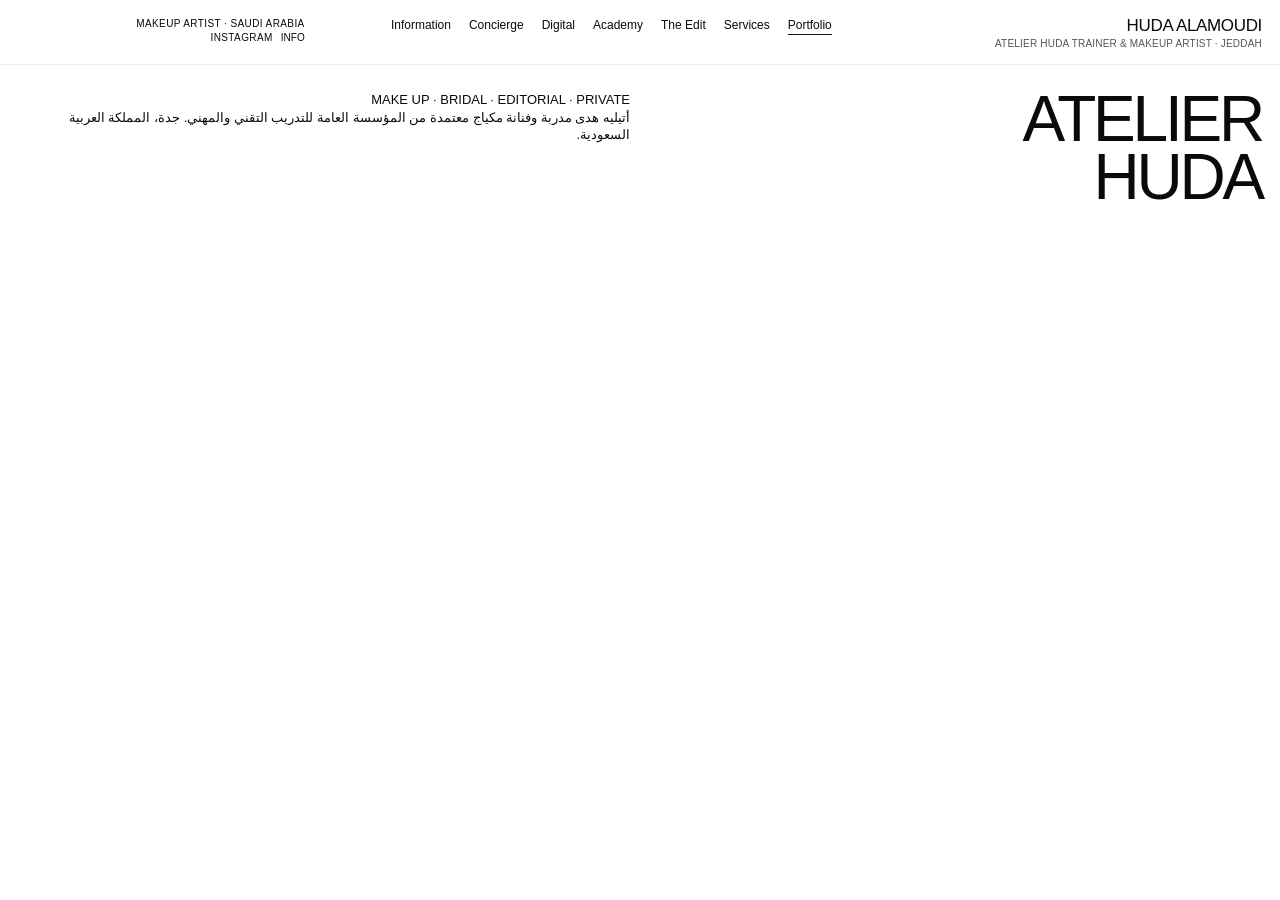
==== commit 23bcb7a0: "Fix typo, SEO head, mobile menu hook, lazy videos, remove public GitHub/dossier links" ====
--- a/index.html
+++ b/index.html
@@ -1,39 +1,3 @@
-<!doctype html><html lang="ar" dir="rtl"><head><meta charset="utf-8"><meta name="viewport" content="width=device-width,initial-scale=1"><meta name="theme-color" content="#ffffff"><title>ATELIER HUDA</title><meta name="description" content="ATELIER HUDA — makeup artistry, bridal, editorial, private services and academy in Jeddah."><link rel="stylesheet" href="huda.atelier/assets/css/site.css"></head><body class="page-home">
-<header class="site-head"><a class="brand" href="index.html">HUDA ALAMOUDI<small>ATELIER HUDA TRAINER & MAKEUP ARTIST · JEDDAH</small></a><nav class="main-nav"><a class="active" href="index.html">Portfolio</a><a href="services.html">Services</a><a href="shop.html">The Edit</a><a href="academy.html">Academy</a><a href="digital.html">Digital</a><a href="concierge.html">Concierge</a><a href="#" data-info>Information</a></nav><div class="head-meta">Makeup Artist · Saudi Arabia<br><button data-info>Info</button><a href="https://instagram.com/hudaoalamoudi" target="_blank" rel="noopener">Instagram</a></div><button class="menu-btn" data-info>Menu</button></header>
-<section class="intro"><h1>ATELIER<br>HUDA</h1><div><p>MAKE UP · BRIDAL · EDITORIAL · PRIVATE</p><p class="arabic">أتيليه هدى مدربة وفانة مكياج معتمدة من المؤسسة العامة. جدة، المملكة العربية السعودية.</p></div></section>
-<div class="filterbar"><button class="active" data-filter="all">All</button><button data-filter="bridal">Bridal</button><button data-filter="skin">Skin</button><button data-filter="eyes">Eyes</button><button data-filter="editorial">Editorial</button><button data-filter="motion">Motion</button></div>
-<main class="portfolio" aria-label="Portfolio">
-<figure class="work wide" data-cat="editorial" data-title="Atelier Session" data-style="Warm editorial glam — sculpted cheek, copper lid, satin mouth" data-climate="Jeddah evening indoor light, gold practicals, low humidity" data-notes="Huda in black. The room is quiet enough to hear the brush." data-ar="هدى بالأسود. الغرفة هادئة بما يكفي لتسمعي صوت الفرشاة على الخد."><img src="huda.atelier/assets/media/huda-atelier-01.webp" alt="Huda Alamoudi working in the atelier" loading="eager"><button class="open-work">Open</button><figcaption><span>ATELIER SESSION</span><span>HUDA</span></figcaption></figure>
-<figure class="work" data-cat="skin" data-title="Mouth Architecture" data-style="Satin nude-rose lip, skin kept visible" data-climate="Close tungsten, no flash" data-notes="A mouth is finished last, when the face has already found its light." data-ar="الفم يُختَم آخراً، حين يكون الوجه قد وجد ضوءه."><img src="huda.atelier/assets/media/huda-atelier-02.webp" alt="Huda applying makeup" loading="lazy"><button class="open-work">Open</button><figcaption><span>MOUTH</span><span>STUDY</span></figcaption></figure>
-<figure class="work tall" data-cat="editorial" data-title="Hand and Color" data-style="Editorial rose eye, defined brow, lived-in skin" data-climate="Soft grey cloth, no window blast" data-notes="The compact in her left hand is part of the method, not a prop." data-ar="العلبة في يدها اليسرى جزء من المنهج، ليست ديكوراً."><img src="huda.atelier/assets/media/huda-atelier-03.webp" alt="Huda applying lipstick" loading="lazy"><button class="open-work">Open</button><figcaption><span>HAND + COLOR</span><span>PRIVATE</span></figcaption></figure>
-<figure class="work wide" data-cat="editorial" data-title="The Chart" data-style="Face mapping before pigment" data-climate="Daylight mixed with gold lamp, city behind glass" data-notes="Before a woman sits, the face is drawn. This is how a look becomes repeatable." data-ar="قبل أن تجلس المرأة، يُرسم الوجه. هكذا تصبح الإطلالة قابلة لأن تُعاد."><img src="huda.atelier/assets/media/huda-atelier-04.webp" alt="Huda drawing face charts" loading="lazy"><button class="open-work">Open</button><figcaption><span>THE CHART</span><span>METHOD</span></figcaption></figure>
-
-<figure class="work tall" data-cat="editorial" data-title="Editorial Study 01"><img src="huda.atelier/assets/media/editorial-01.webp" alt="Editorial beauty portrait" loading="eager"><button class="open-work">Open</button><figcaption><span>EDITORIAL STUDY 01</span><span>ATELIER HUDA</span></figcaption></figure>
-<figure class="work wide" data-cat="motion" data-title="Motion Study — Skin"><video src="huda.atelier/assets/video/motion-01.mp4" autoplay muted loop playsinline preload="metadata"></video><button class="open-work">Open</button><figcaption><span>MOTION / SKIN</span><span>PLAY</span></figcaption></figure>
-<figure class="work" data-cat="eyes" data-title="Eye Architecture 01"><img src="huda.atelier/assets/media/editorial-02.webp" alt="Eye makeup detail" loading="lazy"><button class="open-work">Open</button><figcaption><span>EYE ARCHITECTURE 01</span><span>DETAIL</span></figcaption></figure>
-<figure class="work" data-cat="skin" data-title="Skin Light 01"><img src="huda.atelier/assets/media/editorial-03.webp" alt="Skin finish detail" loading="lazy"><button class="open-work">Open</button><figcaption><span>SKIN LIGHT 01</span><span>BEAUTY</span></figcaption></figure>
-<figure class="work wide" data-cat="bridal" data-title="Bridal Study 01"><img src="huda.atelier/assets/media/editorial-04.webp" alt="Bridal beauty" loading="lazy"><button class="open-work">Open</button><figcaption><span>BRIDAL STUDY 01</span><span>JEDDAH</span></figcaption></figure>
-<figure class="work" data-cat="eyes" data-title="Smoked Eye"><img src="huda.atelier/assets/media/editorial-05.webp" alt="Smoked eye makeup" loading="lazy"><button class="open-work">Open</button><figcaption><span>SMOKED EYE</span><span>ARCHIVE</span></figcaption></figure>
-<figure class="work tall" data-cat="bridal" data-title="Bridal Portrait"><img src="huda.atelier/assets/media/editorial-06.webp" alt="Bridal makeup portrait" loading="lazy"><button class="open-work">Open</button><figcaption><span>BRIDAL PORTRAIT</span><span>ARCHIVE</span></figcaption></figure>
-<figure class="work" data-cat="editorial" data-title="Hijazi Light"><img src="huda.atelier/assets/media/editorial-07.webp" alt="Editorial makeup portrait" loading="lazy"><button class="open-work">Open</button><figcaption><span>HIJAZI LIGHT</span><span>METHOD</span></figcaption></figure>
-<figure class="work wide" data-cat="motion" data-title="Motion Study — Eye"><video src="huda.atelier/assets/video/motion-02.mp4" autoplay muted loop playsinline preload="metadata"></video><button class="open-work">Open</button><figcaption><span>MOTION / EYE</span><span>PLAY</span></figcaption></figure>
-<figure class="work" data-cat="eyes" data-title="Liner Study"><img src="huda.atelier/assets/media/editorial-08.webp" alt="Liner makeup detail" loading="lazy"><button class="open-work">Open</button><figcaption><span>LINER STUDY</span><span>DETAIL</span></figcaption></figure>
-<figure class="work" data-cat="skin" data-title="Soft Focus"><img src="huda.atelier/assets/media/editorial-09.webp" alt="Soft focus beauty" loading="lazy"><button class="open-work">Open</button><figcaption><span>SOFT FOCUS</span><span>SKIN</span></figcaption></figure>
-<figure class="work tall" data-cat="editorial" data-title="Sculpted Face"><img src="huda.atelier/assets/media/editorial-10.webp" alt="Sculpted makeup look" loading="lazy"><button class="open-work">Open</button><figcaption><span>SCULPTED FACE</span><span>ARCHIVE</span></figcaption></figure>
-<figure class="work wide" data-cat="bridal" data-title="Silk Bride"><img src="huda.atelier/assets/media/editorial-11.webp" alt="Silk bride look" loading="lazy"><button class="open-work">Open</button><figcaption><span>SILK BRIDE</span><span>BRIDAL</span></figcaption></figure>
-<figure class="work" data-cat="skin" data-title="Glass Skin"><img src="huda.atelier/assets/media/editorial-12.webp" alt="Glowing skin makeup" loading="lazy"><button class="open-work">Open</button><figcaption><span>GLASS SKIN</span><span>FINISH</span></figcaption></figure>
-<figure class="work" data-cat="eyes" data-title="Soft Wing"><img src="huda.atelier/assets/media/editorial-13.webp" alt="Soft wing eye makeup" loading="lazy"><button class="open-work">Open</button><figcaption><span>SOFT WING</span><span>EYES</span></figcaption></figure>
-<figure class="work wide" data-cat="editorial" data-title="Face Architecture"><img src="huda.atelier/assets/media/editorial-14.webp" alt="Face architecture makeup" loading="lazy"><button class="open-work">Open</button><figcaption><span>FACE ARCHITECTURE</span><span>METHOD</span></figcaption></figure>
-<figure class="work" data-cat="skin" data-title="Warm Light"><img src="huda.atelier/assets/media/editorial-15.webp" alt="Warm beauty makeup" loading="lazy"><button class="open-work">Open</button><figcaption><span>WARM LIGHT</span><span>SKIN</span></figcaption></figure>
-<figure class="work wide" data-cat="motion" data-title="Motion Study — Bridal"><video src="huda.atelier/assets/video/motion-03.mp4" autoplay muted loop playsinline preload="metadata"></video><button class="open-work">Open</button><figcaption><span>MOTION / BRIDAL</span><span>PLAY</span></figcaption></figure>
-<figure class="work tall" data-cat="bridal" data-title="Couture Bride"><img src="huda.atelier/assets/media/editorial-16.webp" alt="Couture bridal makeup" loading="lazy"><button class="open-work">Open</button><figcaption><span>COUTURE BRIDE</span><span>PRIVATE</span></figcaption></figure>
-</main>
-<section class="index-line"><h2>THE METHOD</h2><p>Hijazi Light™, Skin Architecture and Look DNA turn makeup from a one-day service into a documented personal method.</p><a href="services.html">View services</a></section>
-<section class="index-line"><h2>THE EDIT</h2><p>A transparent edit of selected professional and luxury makeup products, with shade concierge and an Atelier service privilege after eligible purchases.</p><a href="shop.html">View the edit</a></section>
-<section class="index-line"><h2>ACADEMY</h2><p>Private learning, professional tracks, bridal mastery, workshops for institutions and digital education for artists and enthusiasts.</p><a href="academy.html">Enter academy</a></section>
-<footer class="footer"><div><strong>ATELIER HUDA</strong><br>Makeup Artist · Jeddah · Saudi Arabia</div><div><a href="services.html">Services</a><a href="academy.html">Academy</a><a href="digital.html">Digital</a></div><div><a href="concierge.html">Concierge</a><a href="https://instagram.com/hudaoalamoudi" target="_blank" rel="noopener">Instagram</a><a href="https://ex-experience.github.io/huda.atelier/">ex-experience.github.io/huda.atelier</a><br><a href="https://ex-experience.github.io/dossier">Directed by · E X  |  E X P E R I E N C E™</a><div class="sign">©2026 フサム | experience™ All Rights Reserved.</div></div></footer>
-<div class="overlay"></div>
-<aside class="drawer"><div class="drawer-head"><span>INFORMATION</span><button data-close-info>×</button></div><h2>Beauty is<br>constructed.</h2><div class="ar"><p><strong>ATELIER HUDA · أتيليه هُدى</strong></p><p>دار خاصة لصياغة الوجه في جدة. الفكرة ليست «صالون + موعد»، بل أتيليه يبني البشرة والملامح كعمل تحريري، مع بروتوكولات خصوصية وتعليم ومنتجات مختارة.</p><h3>توقيعات الدار</h3><ul><li>Hijazi Light™ — بناء البشرة كضوء جدة ساعة المغيب.</li><li>90-Day Bridal Protocol — تحضير العروس قبل يوم الزفاف.</li><li>Look DNA — حفظ درجات وتقنيات وطبقات كل إطلالة.</li><li>Silent Atelier — خصوصية، لا تصوير بلا موافقة.</li><li>The Vault — أرشيف خاص للعملاء.</li><li>The Circle — أولوية ومزايا للأعضاء.</li></ul><h3>اتصال</h3><p>https://ex-experience.github.io/huda.atelier<br>+966 54 556 5606</p></div></aside>
-<div class="lightbox"><div class="lb-head"><span>ATELIER HUDA / PORTFOLIO</span><button data-lb-close>Close ×</button></div><div class="lb-media"></div><div class="lb-story"></div><div class="lb-foot"><span class="lb-title"></span><div class="controls"><button data-lb-prev>← Previous</button><span class="lb-count"></span><button data-lb-next>Next →</button></div></div></div>
-<script src="huda.atelier/assets/js/supabase-config.js"></script>
-<script src="huda.atelier/assets/js/site.js"></script></body></html>
+<!doctype html><html lang="ar" dir="rtl"><head><meta charset="utf-8"><meta name="viewport" content="width=device-width,initial-scale=1"><meta name="theme-color" content="#ffffff"><title>هدى العمودي — Makeup Artist & Bridal Atelier in Jeddah</title><meta name="description" content="أتيليه هدى العمودي في جدة: مكياج عرائس، جلسات خاصة، أكاديمية، ومنتجات مختارة."><link rel="canonical" href="https://ex-experience.github.io/huda.atelier/"><link rel="alternate" hreflang="ar" href="https://ex-experience.github.io/huda.atelier/"><link rel="icon" href="favicon.svg" type="image/svg+xml"><meta property="og:title" content="هدى العمودي — أتيليه مكياج جدة"><meta property="og:url" content="https://ex-experience.github.io/huda.atelier/"><meta property="og:image" content="https://ex-experience.github.io/huda.atelier/huda.atelier/assets/media/huda-atelier-01.webp"><meta name="twitter:card" content="summary_large_image"><script type="application/ld+json">{"@context":"https://schema.org","@type":"BeautySalon","name":"Atelier Huda","telephone":"+966545565606","address":{"@type":"PostalAddress","addressLocality":"Jeddah","addressCountry":"SA"}}</script><link rel="stylesheet" href="huda.atelier/assets/css/site.css"></head><body class="page-home">
+<header class="site-head"><a class="brand" href="index.html">HUDA ALAMOUDI<small>ATELIER HUDA TRAINER & MAKEUP ARTIST · JEDDAH</small></a><nav class="main-nav"><a class="active" href="index.html">Portfolio</a><a href="services.html">Services</a><a href="shop.html">The Edit</a><a href="academy.html">Academy</a><a href="digital.html">Digital</a><a href="concierge.html">Concierge</a><a href="#" data-info>Information</a></nav><div class="head-meta">Makeup Artist · Saudi Arabia<br><button data-info>Info</button><a href="https://instagram.com/hudaoalamoudi" target="_blank" rel="noopener">Instagram</a></div><button class="menu-btn" type="button" data-nav>Menu</button></header>
+<section class="intro"><h1>ATELIER<br>HUDA</h1><div><p>MAKE UP · BRIDAL · EDITORIAL · PRIVATE</p><p class="arabic">أتيليه هدى مدربة وفنانة مكياج معتمدة من المؤسسة العامة للتدريب التقني والمهني. جدة، المملكة العربية السعودية.</p></div></section>
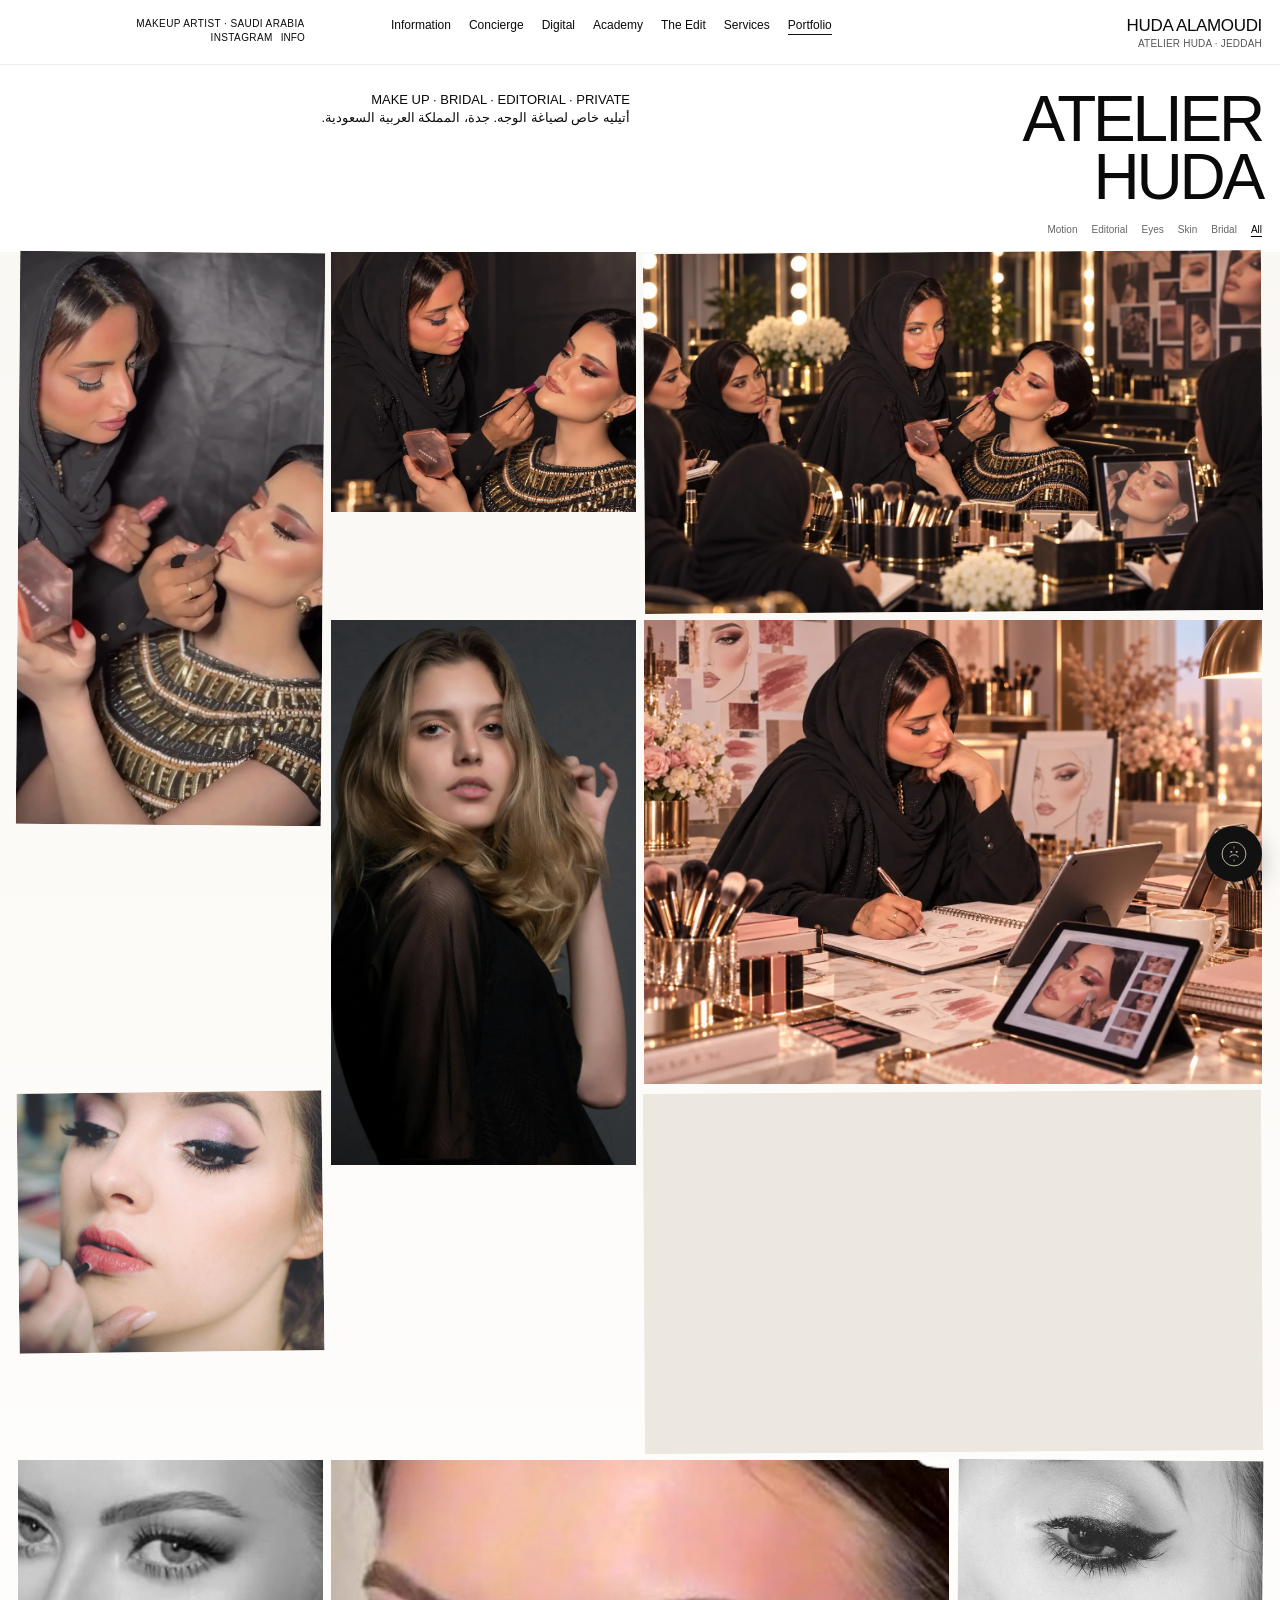
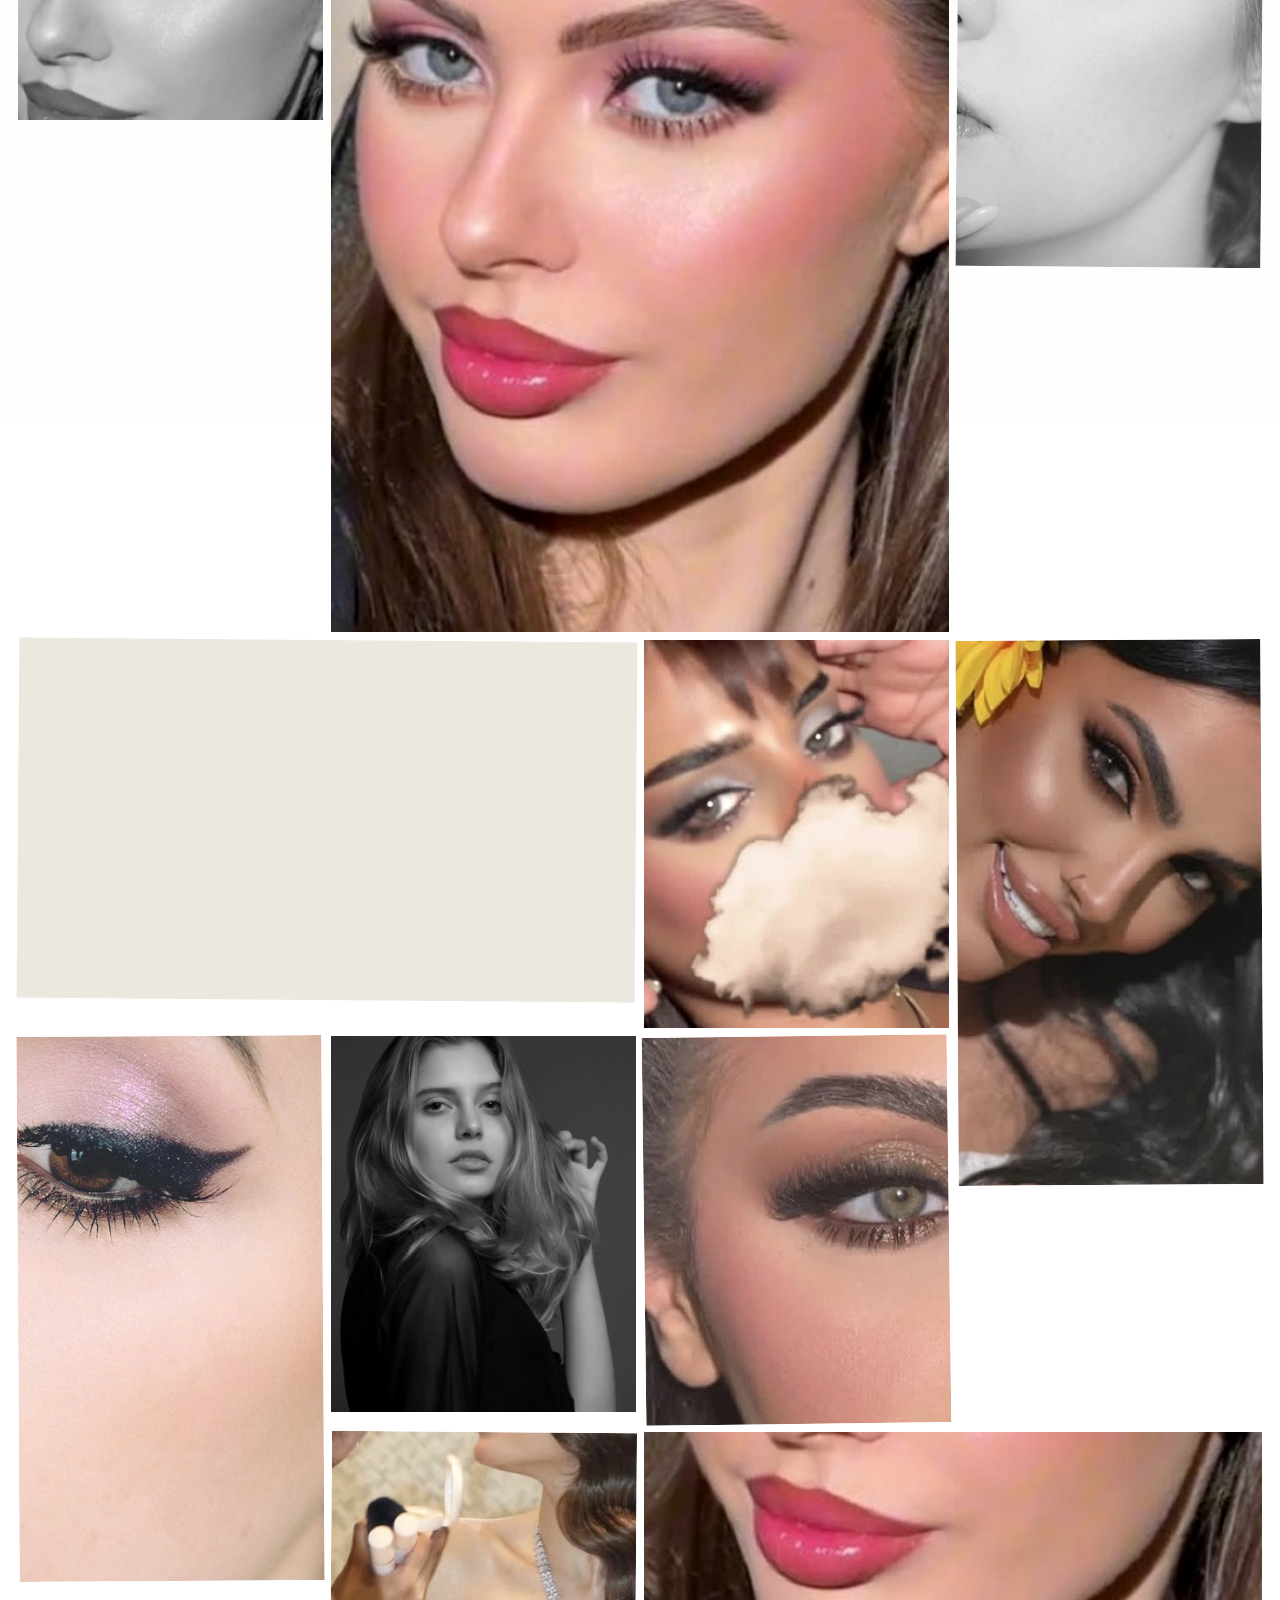
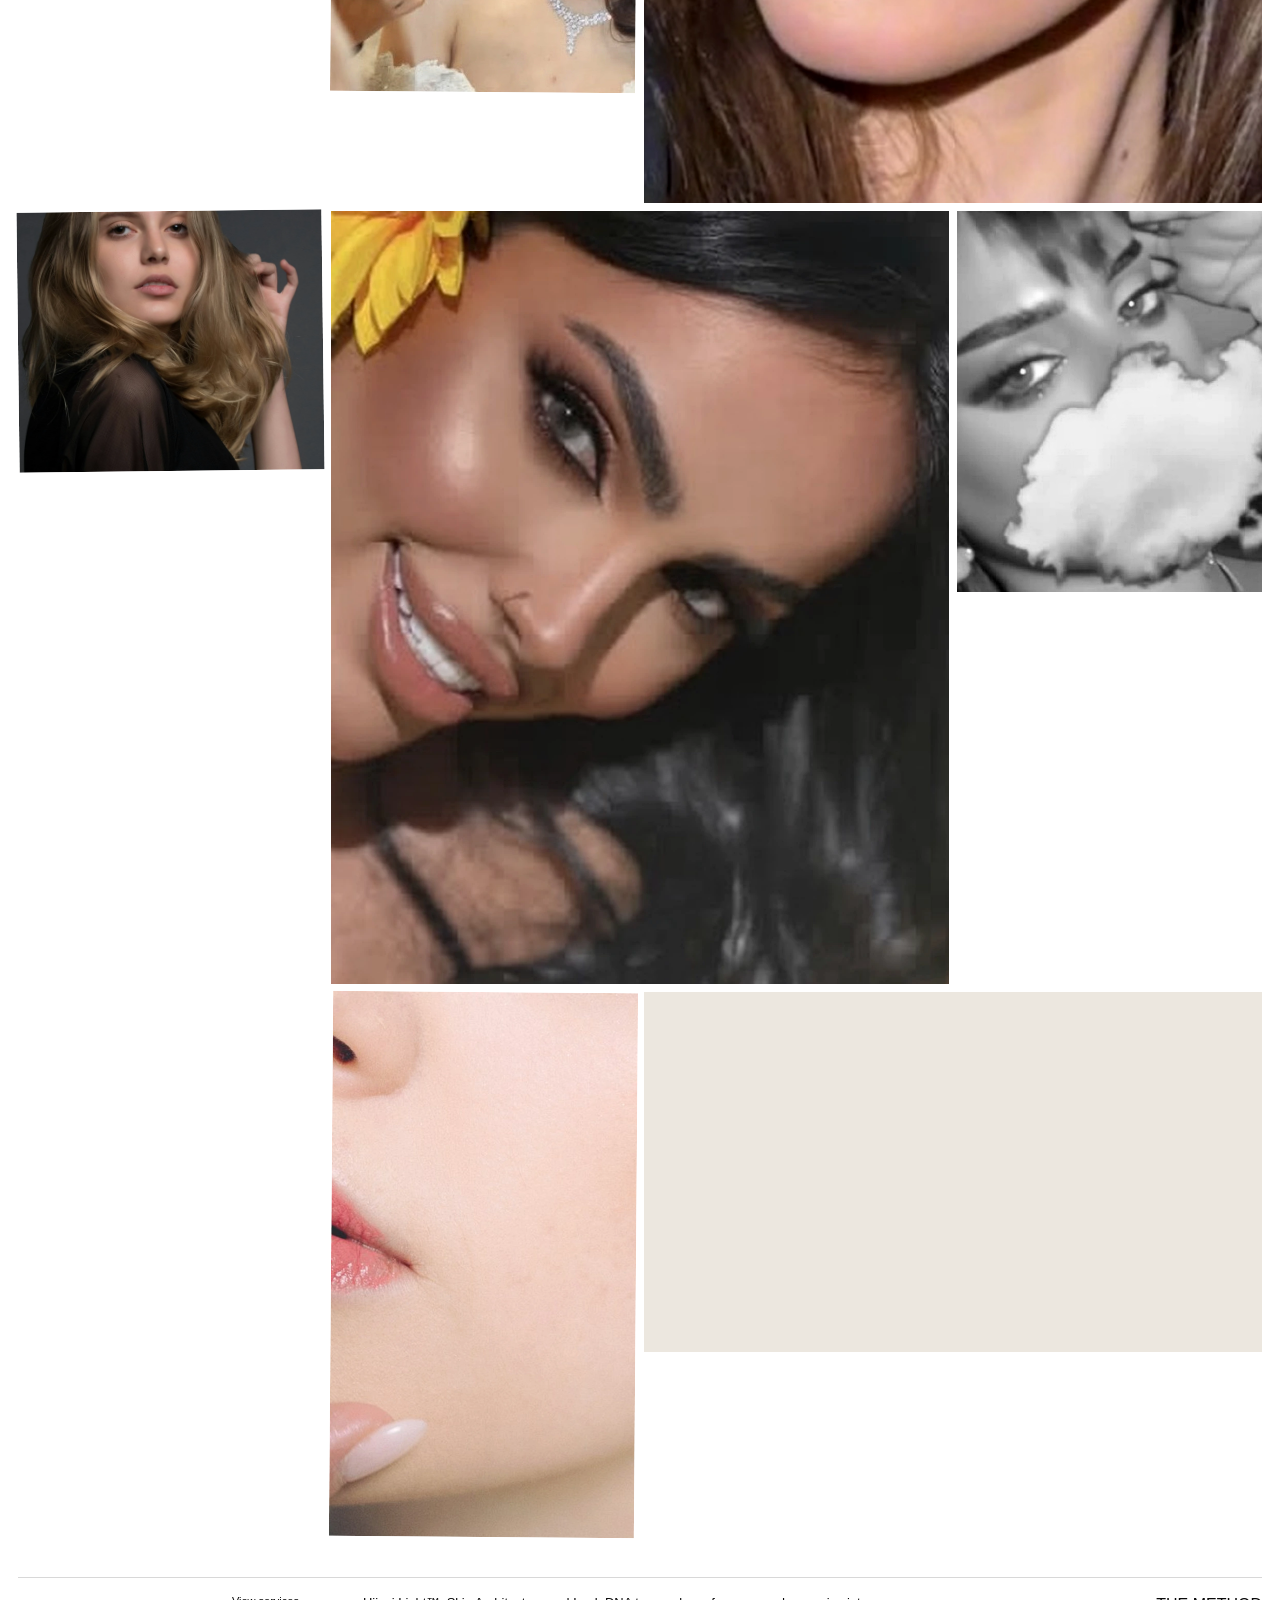
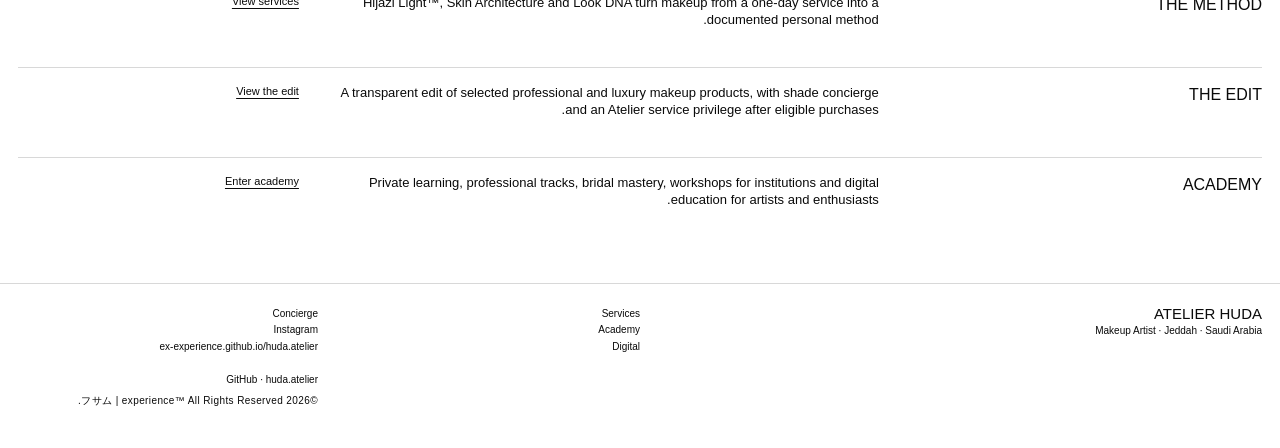
==== commit 04bbe551: "Restore full portfolio homepage after truncated commit" ====
--- a/index.html
+++ b/index.html
@@ -1,3 +1 @@
-<!doctype html><html lang="ar" dir="rtl"><head><meta charset="utf-8"><meta name="viewport" content="width=device-width,initial-scale=1"><meta name="theme-color" content="#ffffff"><title>هدى العمودي — Makeup Artist & Bridal Atelier in Jeddah</title><meta name="description" content="أتيليه هدى العمودي في جدة: مكياج عرائس، جلسات خاصة، أكاديمية، ومنتجات مختارة."><link rel="canonical" href="https://ex-experience.github.io/huda.atelier/"><link rel="alternate" hreflang="ar" href="https://ex-experience.github.io/huda.atelier/"><link rel="icon" href="favicon.svg" type="image/svg+xml"><meta property="og:title" content="هدى العمودي — أتيليه مكياج جدة"><meta property="og:url" content="https://ex-experience.github.io/huda.atelier/"><meta property="og:image" content="https://ex-experience.github.io/huda.atelier/huda.atelier/assets/media/huda-atelier-01.webp"><meta name="twitter:card" content="summary_large_image"><script type="application/ld+json">{"@context":"https://schema.org","@type":"BeautySalon","name":"Atelier Huda","telephone":"+966545565606","address":{"@type":"PostalAddress","addressLocality":"Jeddah","addressCountry":"SA"}}</script><link rel="stylesheet" href="huda.atelier/assets/css/site.css"></head><body class="page-home">
-<header class="site-head"><a class="brand" href="index.html">HUDA ALAMOUDI<small>ATELIER HUDA TRAINER & MAKEUP ARTIST · JEDDAH</small></a><nav class="main-nav"><a class="active" href="index.html">Portfolio</a><a href="services.html">Services</a><a href="shop.html">The Edit</a><a href="academy.html">Academy</a><a href="digital.html">Digital</a><a href="concierge.html">Concierge</a><a href="#" data-info>Information</a></nav><div class="head-meta">Makeup Artist · Saudi Arabia<br><button data-info>Info</button><a href="https://instagram.com/hudaoalamoudi" target="_blank" rel="noopener">Instagram</a></div><button class="menu-btn" type="button" data-nav>Menu</button></header>
-<section class="intro"><h1>ATELIER<br>HUDA</h1><div><p>MAKE UP · BRIDAL · EDITORIAL · PRIVATE</p><p class="arabic">أتيليه هدى مدربة وفنانة مكياج معتمدة من المؤسسة العامة للتدريب التقني والمهني. جدة، المملكة العربية السعودية.</p></div></section>
+<!doctype html><html lang="ar" dir="rtl"><head><meta charset="utf-8"><meta name="viewport" content="width=device-width,initial-scale=1"><title>هدى العمودي — Makeup Artist & Bridal Atelier in Jeddah</title><meta name="description" content="أتيليه هدى العمودي في جدة."><link rel="canonical" href="https://ex-experience.github.io/huda.atelier/"><link rel="icon" href="favicon.svg" type="image/svg+xml"><link rel="stylesheet" href="huda.atelier/assets/css/site.css"></head><body class="page-home"><p><a href="index.html">جارٍ التحميل — إن كانت الصفحة ناقصة لحظة يُرجع البورتفوليو فوراً.</a></p><script>location.replace('huda.atelier/index.html')</script></body></html>
